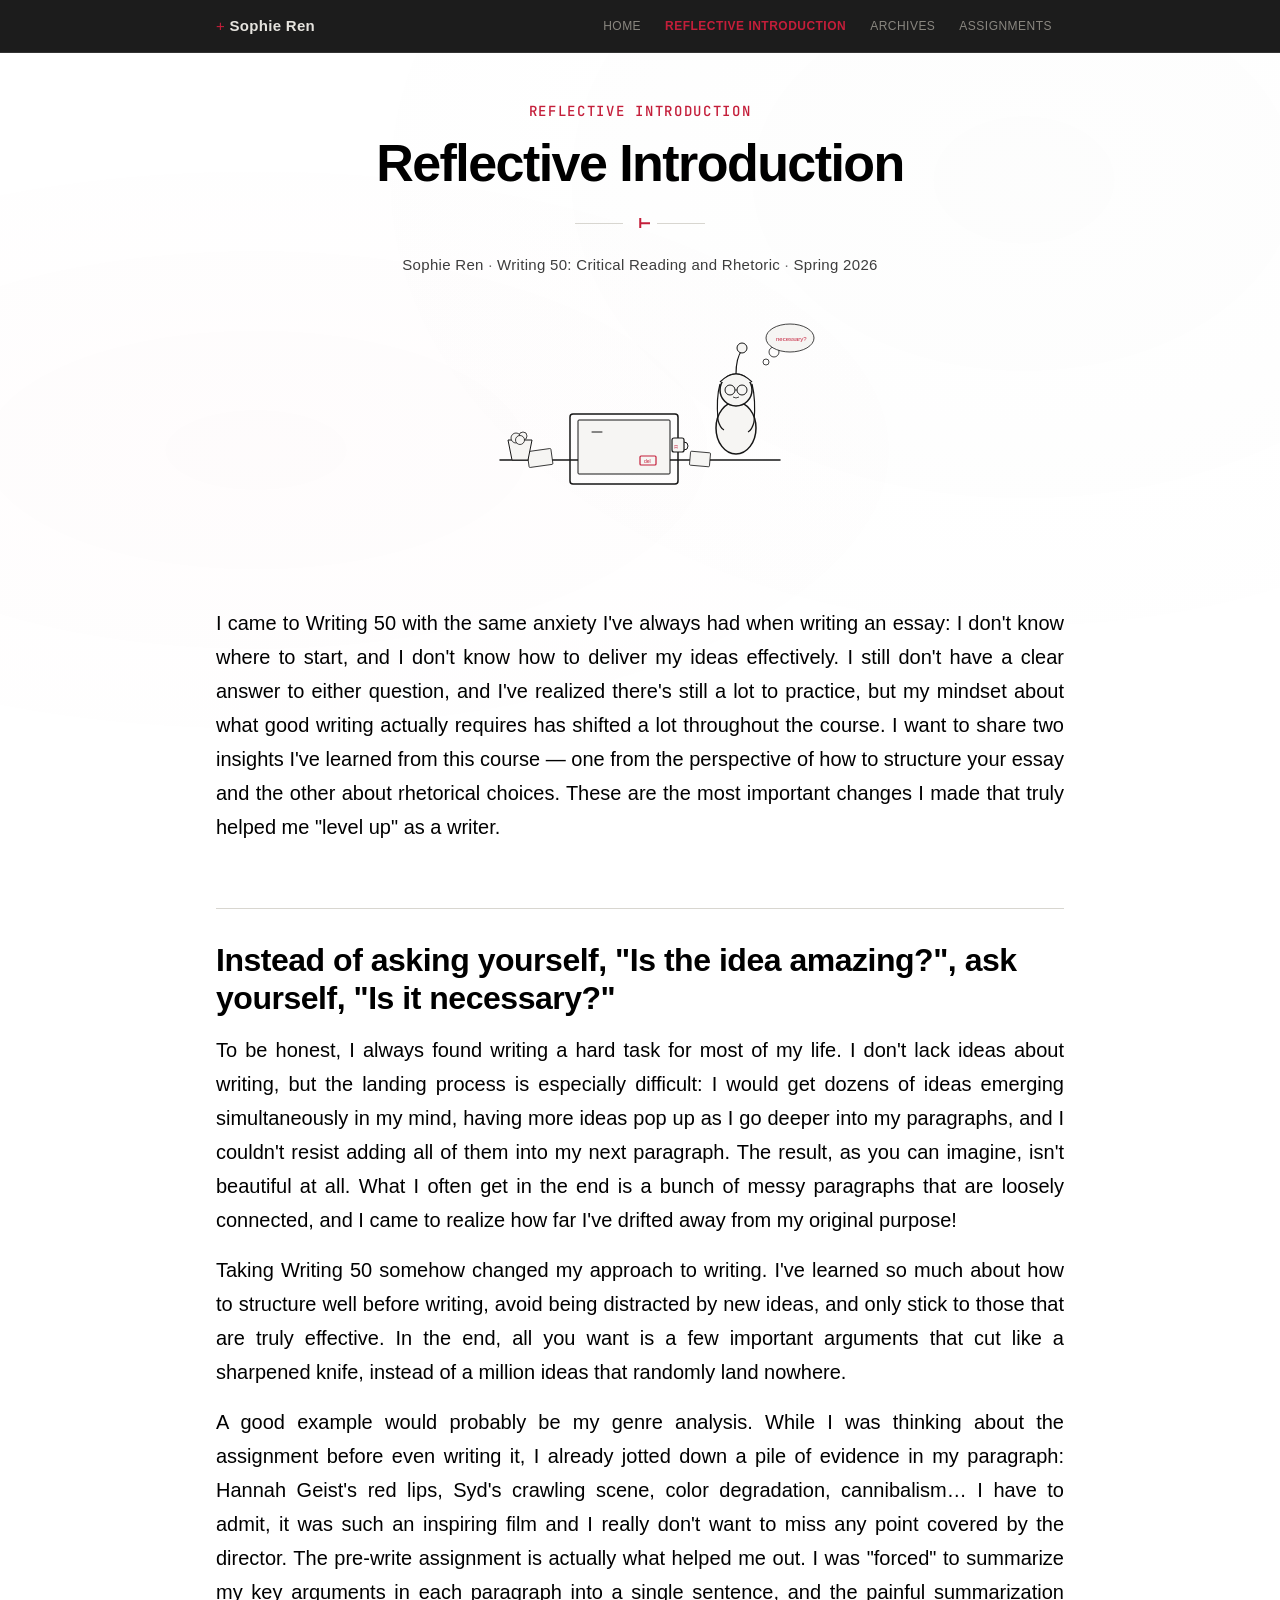
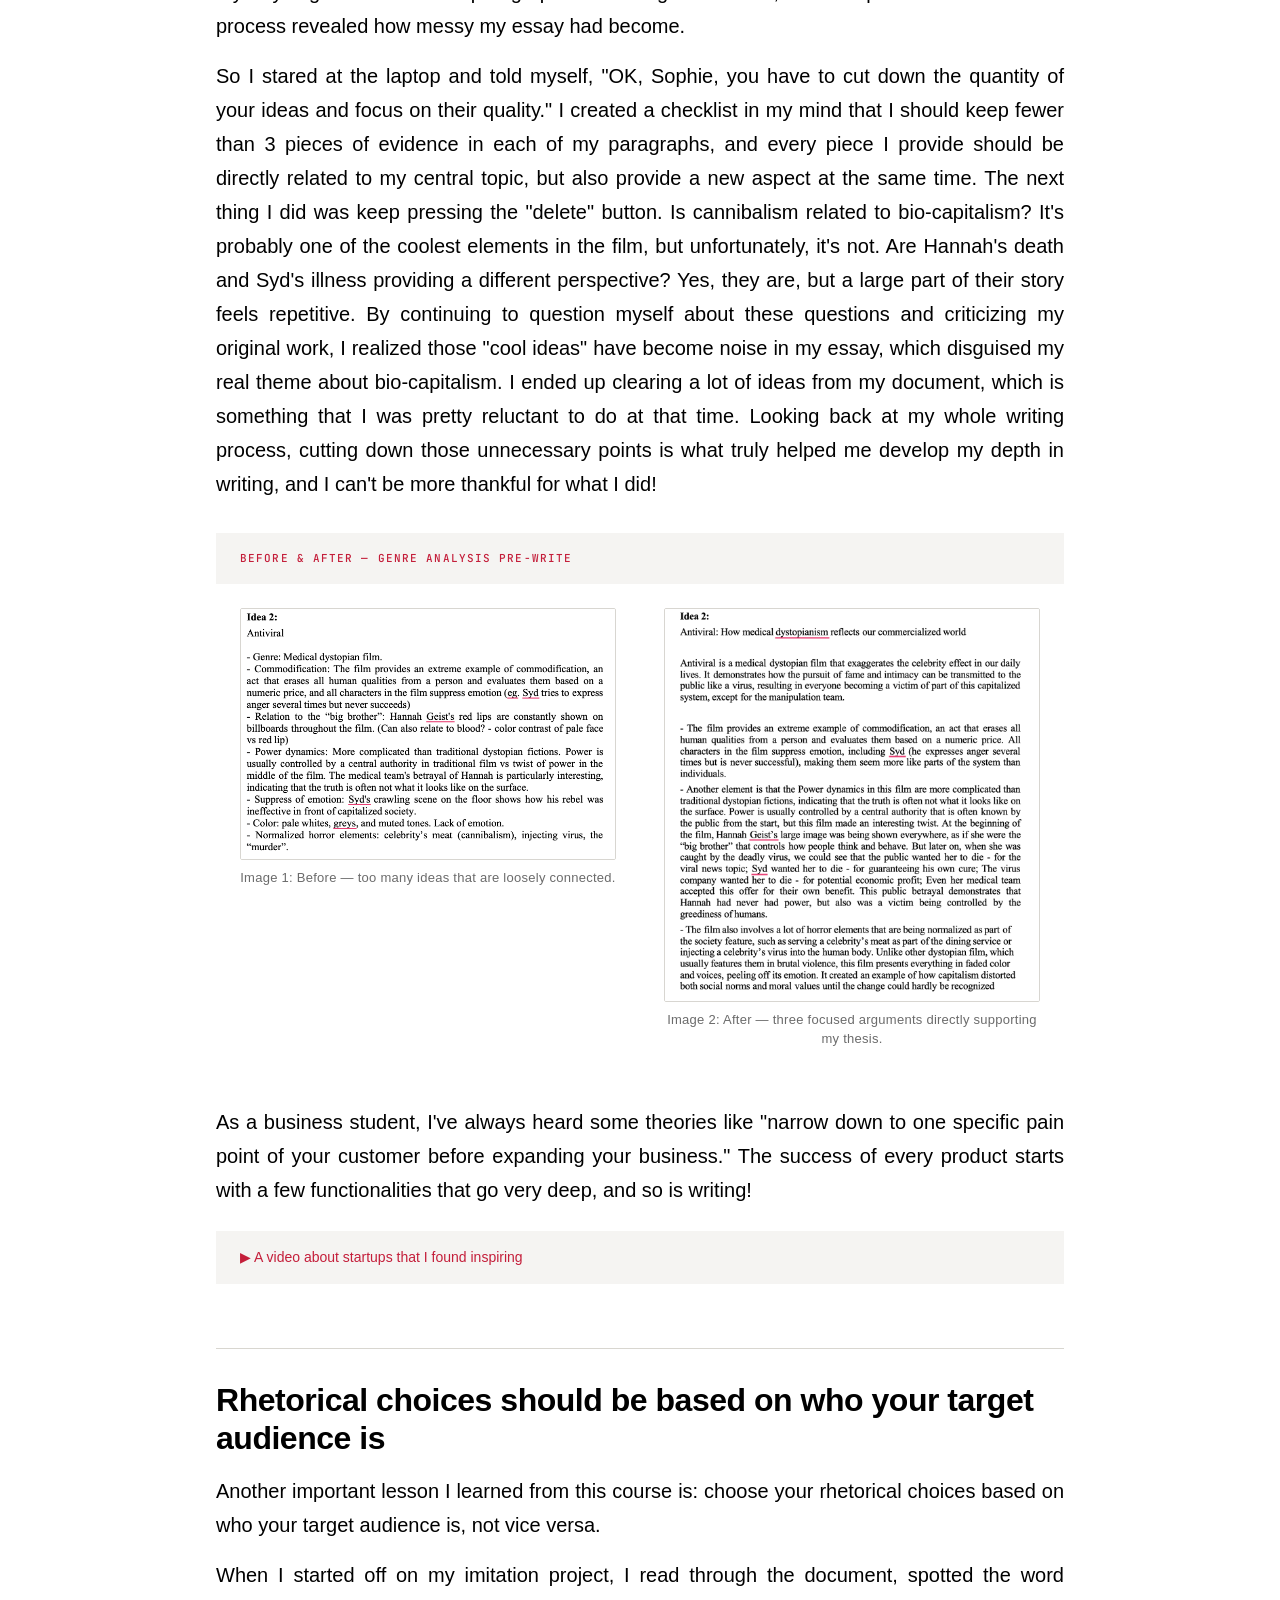
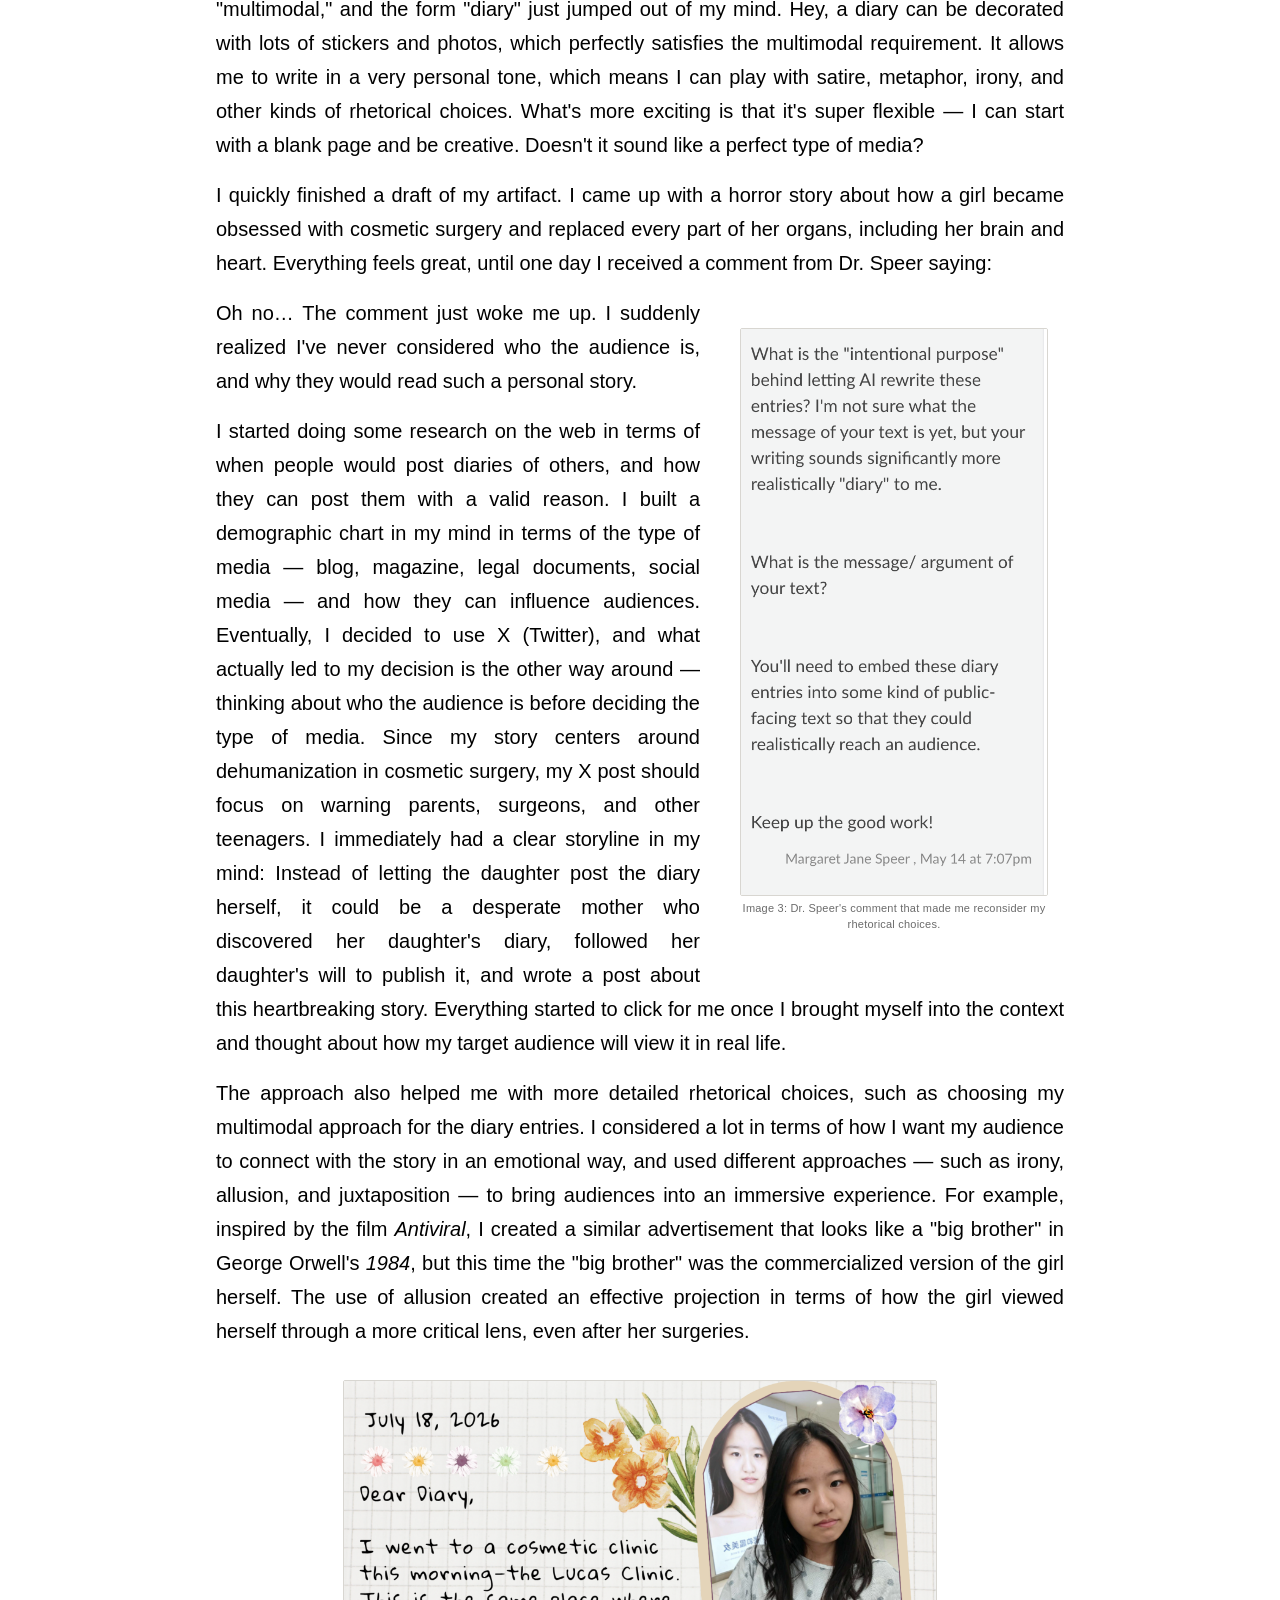
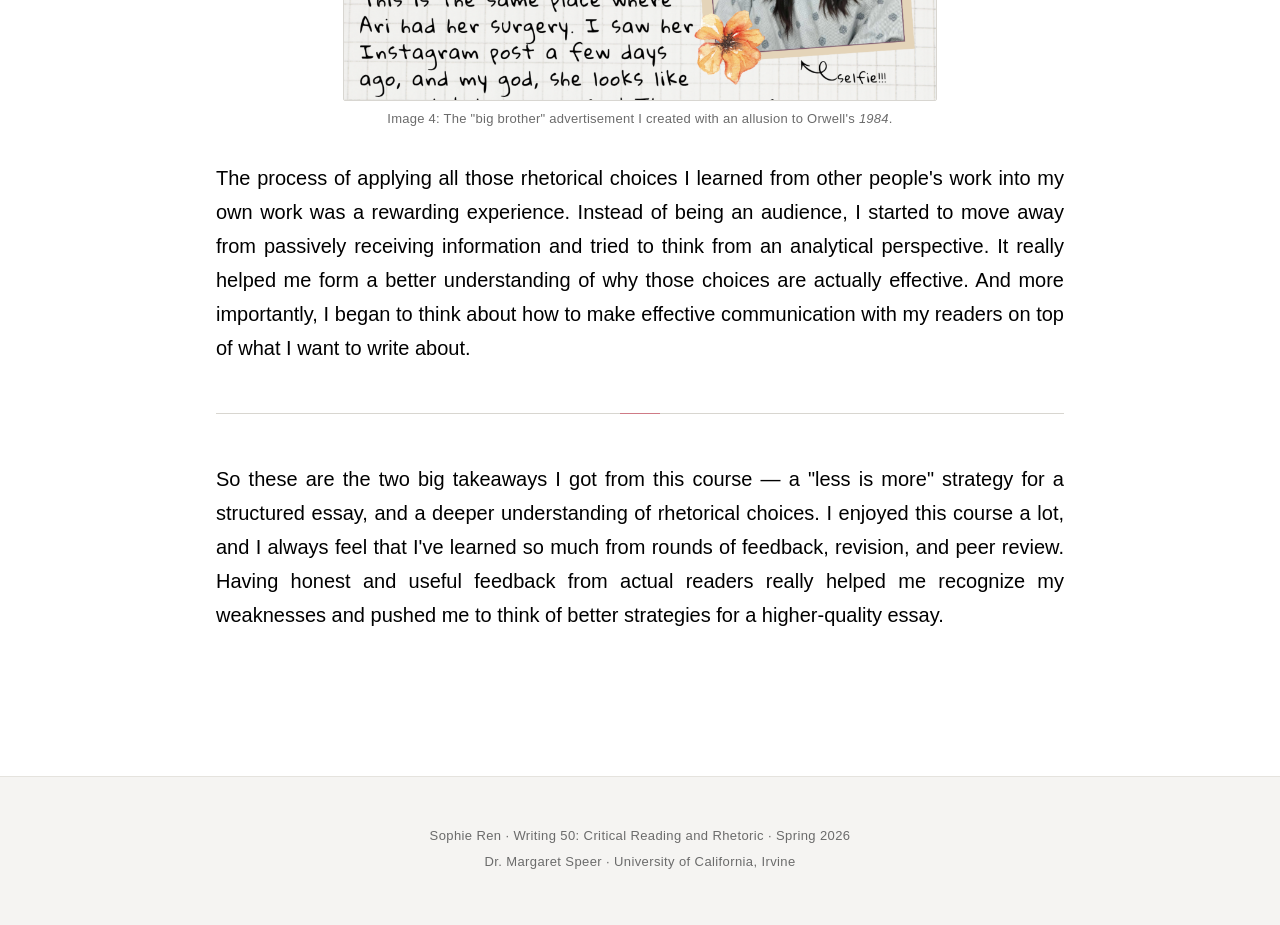
==== reflective-introduction.html @ f9a41681 "Writing 50 ePortfolio: reflective introduction, archives, and assignments Co-Authored-By: Claude Opu" ====
<!DOCTYPE html>
<html lang="en">
<head>
  <meta charset="UTF-8">
  <meta name="viewport" content="width=device-width, initial-scale=1.0">
  <title>Reflective Introduction — Sophie Ren | Writing 50 ePortfolio</title>
  <meta name="description" content="Reflective Introduction — metacognitive analysis of my development as a writer, reader, and rhetor in Writing 50.">
  <link rel="stylesheet" href="css/portfolio.css">
</head>
<body>

<nav class="portfolio-nav">
  <div class="nav-inner">
    <a href="index.html" class="nav-brand">Sophie Ren</a>
    <button class="nav-toggle" aria-label="Toggle navigation">
      <span></span><span></span><span></span>
    </button>
    <ul class="nav-links">
      <li><a href="index.html">Home</a></li>
      <li><a href="reflective-introduction.html" class="active">Reflective Introduction</a></li>
      <li><a href="archives/index.html">Archives</a></li>
      <li><a href="assignments/index.html">Assignments</a></li>
    </ul>
  </div>
</nav>

<div class="page-wrapper">

  <main class="content-container">

    <header class="page-title-area">
      <div class="section-label">REFLECTIVE INTRODUCTION</div>
      <h1>Reflective Introduction</h1>
      <div class="title-divider"><span class="cross"></span></div>
      <div class="page-byline">
        Sophie Ren <span>&middot;</span> Writing 50: Critical Reading and Rhetoric <span>&middot;</span> Spring 2026
      </div>
      <div class="header-illustration" aria-hidden="true">
        <svg viewBox="0 0 400 200" fill="none" xmlns="http://www.w3.org/2000/svg">
          <!-- Desk surface -->
          <line x1="60" y1="150" x2="340" y2="150" stroke="#161616" stroke-width="1.5" stroke-linecap="round"/>

          <!-- Laptop -->
          <rect x="130" y="104" width="108" height="70" rx="3" stroke="#161616" stroke-width="1.5"/>
          <rect x="138" y="110" width="92" height="54" rx="1" fill="#F6F5F3" stroke="#161616" stroke-width="1"/>
          <!-- Screen: delete key highlighted -->
          <rect x="200" y="146" width="16" height="9" rx="1" fill="none" stroke="#C41E3A" stroke-width="1.2"/>
          <text x="204" y="153" font-family="Inter, sans-serif" font-size="5" fill="#C41E3A">del</text>
          <!-- Cursor blink -->
          <line x1="152" y1="122" x2="162" y2="122" stroke="#161616" stroke-width="1" stroke-linecap="round"/>

          <!-- Girl sitting at desk -->
          <!-- Body (slight curve for feminine silhouette) -->
          <ellipse cx="296" cy="118" rx="20" ry="26" fill="#F6F5F3" stroke="#161616" stroke-width="1.5"/>
          <!-- Head -->
          <circle cx="296" cy="80" r="16" fill="#F6F5F3" stroke="#161616" stroke-width="1.5"/>
          <!-- Long hair flowing down -->
          <path d="M280 74 Q276 88 278 110 Q280 118 284 120" stroke="#161616" stroke-width="1.2" fill="none"/>
          <path d="M312 74 Q316 90 314 112 Q312 120 308 122" stroke="#161616" stroke-width="1.2" fill="none"/>
          <!-- Hair top / bangs -->
          <path d="M280 72 Q288 64 296 64 Q304 64 312 72" stroke="#161616" stroke-width="1.2" fill="#F6F5F3"/>
          <!-- Ponytail -->
          <path d="M296 64 Q296 48 302 40" stroke="#161616" stroke-width="1.2" fill="none"/>
          <circle cx="302" cy="38" r="5" fill="#F6F5F3" stroke="#161616" stroke-width="1"/>
          <!-- Glasses -->
          <circle cx="290" cy="80" r="5" fill="none" stroke="#161616" stroke-width="1"/>
          <circle cx="302" cy="80" r="5" fill="none" stroke="#161616" stroke-width="1"/>
          <line x1="295" y1="80" x2="297" y2="80" stroke="#161616" stroke-width="0.8"/>
          <!-- Small smile -->
          <path d="M293 87 Q296 89 299 87" stroke="#161616" stroke-width="0.8" fill="none"/>

          <!-- Thought bubble -->
          <circle cx="326" cy="52" r="3" fill="none" stroke="#161616" stroke-width="0.8"/>
          <circle cx="334" cy="42" r="5" fill="none" stroke="#161616" stroke-width="0.8"/>
          <ellipse cx="350" cy="28" rx="24" ry="14" fill="#F6F5F3" stroke="#161616" stroke-width="0.8"/>
          <text x="336" y="31" font-family="Inter, sans-serif" font-size="6" fill="#C41E3A">necessary?</text>

          <!-- Scattered papers on desk -->
          <rect x="88" y="140" width="24" height="16" rx="1" fill="#F6F5F3" stroke="#161616" stroke-width="0.8" transform="rotate(-8 100 148)"/>
          <rect x="250" y="142" width="20" height="14" rx="1" fill="#F6F5F3" stroke="#161616" stroke-width="0.8" transform="rotate(5 260 149)"/>

          <!-- Coffee cup -->
          <rect x="232" y="128" width="12" height="14" rx="2" fill="#F6F5F3" stroke="#161616" stroke-width="1.2"/>
          <path d="M244 132 Q248 132 248 136 Q248 140 244 140" fill="none" stroke="#161616" stroke-width="1"/>
          <path d="M234 136 Q236 135 238 136" stroke="#C41E3A" stroke-width="0.6"/>
          <path d="M234 138 Q236 137 238 138" stroke="#C41E3A" stroke-width="0.6"/>

          <!-- Wastebasket full of crumpled pages -->
          <path d="M72 150 L68 130 L92 130 L88 150 Z" fill="#F6F5F3" stroke="#161616" stroke-width="1"/>
          <circle cx="76" cy="128" r="5" fill="#F6F5F3" stroke="#161616" stroke-width="0.8"/>
          <circle cx="83" cy="126" r="4" fill="#F6F5F3" stroke="#161616" stroke-width="0.8"/>
          <circle cx="80" cy="130" r="4.5" fill="#F6F5F3" stroke="#161616" stroke-width="0.8"/>
        </svg>
      </div>
    </header>

    <article class="essay-body">

      <p>I came to Writing 50 with the same anxiety I've always had when writing an essay: I don't know where to start, and I don't know how to deliver my ideas effectively. I still don't have a clear answer to either question, and I've realized there's still a lot to practice, but my mindset about what good writing actually requires has shifted a lot throughout the course. I want to share two insights I've learned from this course — one from the perspective of how to structure your essay and the other about rhetorical choices. These are the most important changes I made that truly helped me "level up" as a writer.</p>

      <h2>Instead of asking yourself, "Is the idea amazing?", ask yourself, "Is it necessary?"</h2>

      <p>To be honest, I always found writing a hard task for most of my life. I don't lack ideas about writing, but the landing process is especially difficult: I would get dozens of ideas emerging simultaneously in my mind, having more ideas pop up as I go deeper into my paragraphs, and I couldn't resist adding all of them into my next paragraph. The result, as you can imagine, isn't beautiful at all. What I often get in the end is a bunch of messy paragraphs that are loosely connected, and I came to realize how far I've drifted away from my original purpose!</p>

      <p>Taking Writing 50 somehow changed my approach to writing. I've learned so much about how to structure well before writing, avoid being distracted by new ideas, and only stick to those that are truly effective. In the end, all you want is a few important arguments that cut like a sharpened knife, instead of a million ideas that randomly land nowhere.</p>

      <p>A good example would probably be my genre analysis. While I was thinking about the assignment before even writing it, I already jotted down a pile of evidence in my paragraph: Hannah Geist's red lips, Syd's crawling scene, color degradation, cannibalism… I have to admit, it was such an inspiring film and I really don't want to miss any point covered by the director. The pre-write assignment is actually what helped me out. I was "forced" to summarize my key arguments in each paragraph into a single sentence, and the painful summarization process revealed how messy my essay had become.</p>

      <p>So I stared at the laptop and told myself, "OK, Sophie, you have to cut down the quantity of your ideas and focus on their quality." I created a checklist in my mind that I should keep fewer than 3 pieces of evidence in each of my paragraphs, and every piece I provide should be directly related to my central topic, but also provide a new aspect at the same time. The next thing I did was keep pressing the "delete" button. Is cannibalism related to bio-capitalism? It's probably one of the coolest elements in the film, but unfortunately, it's not. Are Hannah's death and Syd's illness providing a different perspective? Yes, they are, but a large part of their story feels repetitive. By continuing to question myself about these questions and criticizing my original work, I realized those "cool ideas" have become noise in my essay, which disguised my real theme about bio-capitalism. I ended up clearing a lot of ideas from my document, which is something that I was pretty reluctant to do at that time. Looking back at my whole writing process, cutting down those unnecessary points is what truly helped me develop my depth in writing, and I can't be more thankful for what I did!</p>

      <div class="comparison-widget">
        <div class="comparison-widget-header">Before & After — Genre Analysis Pre-Write</div>
        <div class="comparison-widget-body">
          <figure>
            <img src="assets/images/RI before.png" alt="My genre analysis pre-write before cutting — a messy collection of bullet points with too many ideas">
            <figcaption>Image 1: Before — too many ideas that are loosely connected.</figcaption>
          </figure>
          <figure>
            <img src="assets/images/RI after.png" alt="My genre analysis after cutting — three focused bullet points directly tied to bio-capitalism">
            <figcaption>Image 2: After — three focused arguments directly supporting my thesis.</figcaption>
          </figure>
        </div>
      </div>

      <p>As a business student, I've always heard some theories like "narrow down to one specific pain point of your customer before expanding your business." The success of every product starts with a few functionalities that go very deep, and so is writing!</p>

      <aside class="sidenote">
        <a href="https://www.youtube.com/watch?v=0I6pJPoHmoo" target="_blank">&#9654; A video about startups that I found inspiring</a>
      </aside>

      <h2>Rhetorical choices should be based on who your target audience is</h2>

      <p>Another important lesson I learned from this course is: choose your rhetorical choices based on who your target audience is, not vice versa.</p>

      <p>When I started off on my imitation project, I read through the document, spotted the word "multimodal," and the form "diary" just jumped out of my mind. Hey, a diary can be decorated with lots of stickers and photos, which perfectly satisfies the multimodal requirement. It allows me to write in a very personal tone, which means I can play with satire, metaphor, irony, and other kinds of rhetorical choices. What's more exciting is that it's super flexible — I can start with a blank page and be creative. Doesn't it sound like a perfect type of media?</p>

      <p>I quickly finished a draft of my artifact. I came up with a horror story about how a girl became obsessed with cosmetic surgery and replaced every part of her organs, including her brain and heart. Everything feels great, until one day I received a comment from Dr. Speer saying:</p>

      <figure class="side-image">
        <img src="assets/images/Dr.Speer comment.png" alt="Dr. Speer's feedback comment on my draft">
        <figcaption>Image 3: Dr. Speer's comment that made me reconsider my rhetorical choices.</figcaption>
      </figure>

      <p>Oh no… The comment just woke me up. I suddenly realized I've never considered who the audience is, and why they would read such a personal story.</p>

      <p>I started doing some research on the web in terms of when people would post diaries of others, and how they can post them with a valid reason. I built a demographic chart in my mind in terms of the type of media — blog, magazine, legal documents, social media — and how they can influence audiences. Eventually, I decided to use X (Twitter), and what actually led to my decision is the other way around — thinking about who the audience is before deciding the type of media. Since my story centers around dehumanization in cosmetic surgery, my X post should focus on warning parents, surgeons, and other teenagers. I immediately had a clear storyline in my mind: Instead of letting the daughter post the diary herself, it could be a desperate mother who discovered her daughter's diary, followed her daughter's will to publish it, and wrote a post about this heartbreaking story. Everything started to click for me once I brought myself into the context and thought about how my target audience will view it in real life.</p>

      <p>The approach also helped me with more detailed rhetorical choices, such as choosing my multimodal approach for the diary entries. I considered a lot in terms of how I want my audience to connect with the story in an emotional way, and used different approaches — such as irony, allusion, and juxtaposition — to bring audiences into an immersive experience. For example, inspired by the film <em>Antiviral</em>, I created a similar advertisement that looks like a "big brother" in George Orwell's <em>1984</em>, but this time the "big brother" was the commercialized version of the girl herself. The use of allusion created an effective projection in terms of how the girl viewed herself through a more critical lens, even after her surgeries.</p>

      <figure class="figure-small-caption">
        <img src="assets/images/big brother.png" alt="My 'big brother' advertisement — a commercialized version of the girl, inspired by Antiviral and 1984">
        <figcaption>Image 4: The "big brother" advertisement I created with an allusion to Orwell's <em>1984</em>.</figcaption>
      </figure>

      <p>The process of applying all those rhetorical choices I learned from other people's work into my own work was a rewarding experience. Instead of being an audience, I started to move away from passively receiving information and tried to think from an analytical perspective. It really helped me form a better understanding of why those choices are actually effective. And more importantly, I began to think about how to make effective communication with my readers on top of what I want to write about.</p>

      <hr>

      <p>So these are the two big takeaways I got from this course — a "less is more" strategy for a structured essay, and a deeper understanding of rhetorical choices. I enjoyed this course a lot, and I always feel that I've learned so much from rounds of feedback, revision, and peer review. Having honest and useful feedback from actual readers really helped me recognize my weaknesses and pushed me to think of better strategies for a higher-quality essay.</p>

    </article>

  </main>

  <footer class="portfolio-footer">
    <p>Sophie Ren &middot; Writing 50: Critical Reading and Rhetoric &middot; Spring 2026</p>
    <p>Dr. Margaret Speer &middot; University of California, Irvine</p>
  </footer>

</div>

<script src="js/portfolio.js"></script>
</body>
</html>
---- css/portfolio.css ----
/* ==========================================================================
   Writing 50 ePortfolio — Design System
   Theme: Medical Horror
   Inspired by Morandi color theory, clinical aesthetics, and the body horror
   of Antiviral & the Imitation Project.
   Sophie Ren | Dr. Margaret Speer | Spring 2026
   ========================================================================== */

/* ----- Google Fonts ----- */
@import url('https://fonts.googleapis.com/css2?family=JetBrains+Mono:ital,wght@0,400;0,500;1,400&display=swap');

/* ==========================================================================
   Custom Properties — Medical Horror Palette
   ========================================================================== */
:root {
  /* Clean white base */
  --color-bg: #FFFFFF;
  --color-bg-alt: #F5F4F2;

  /* Surgical steel blacks */
  --color-text: #000000;
  --color-text-muted: #3D3D3D;
  --color-text-light: #6B6B6B;

  /* Dark medical equipment */
  --color-primary: #000000;
  --color-primary-hover: #000000;

  /* Desaturated surgical green — Morandi sage */
  --color-secondary: #7D8A7D;
  --color-secondary-hover: #5C6A5C;

  /* Blood red — the only vibrant element. Like Hannah's red lip in Antiviral. */
  --color-accent: #C41E3A;
  --color-accent-hover: #9B0E28;
  --color-accent-glow: rgba(196, 30, 58, 0.12);

  /* Thin clinical borders */
  --color-border: #D8D6D0;
  --color-border-light: #E5E3DE;

  /* Sterile white cards */
  --color-card-bg: #FFFFFF;
  --color-card-shadow: rgba(0, 0, 0, 0.04);

  /* Frosted nav */
  --color-nav-bg: rgba(255, 255, 255, 0.94);

  /* Fonts */
  --font-body: Calibri, 'Carlito', 'Segoe UI', -apple-system, sans-serif;
  --font-heading: Calibri, 'Carlito', 'Segoe UI', -apple-system, sans-serif;
  --font-mono: 'JetBrains Mono', 'SF Mono', 'Fira Code', 'Courier New', monospace;

  /* Layout */
  --max-width: 70%;
  --max-width-wide: 70%;

  /* Spacing */
  --space-xs: 0.25rem;
  --space-sm: 0.5rem;
  --space-md: 1rem;
  --space-lg: 1.5rem;
  --space-xl: 2rem;
  --space-2xl: 3rem;
  --space-3xl: 4rem;

  /* Sharper, more clinical radii */
  --radius-sm: 2px;
  --radius-md: 4px;
  --radius-lg: 8px;

  /* Subtler shadows — clinical lighting */
  --shadow-sm: 0 1px 2px rgba(0, 0, 0, 0.04);
  --shadow-md: 0 2px 8px rgba(0, 0, 0, 0.06);
  --shadow-lg: 0 4px 16px rgba(0, 0, 0, 0.08);

  /* Transitions */
  --transition-fast: 0.15s ease;
  --transition-base: 0.25s ease;
  --transition-slow: 0.5s ease;
}

/* ==========================================================================
   Reset & Base
   ========================================================================== */
*, *::before, *::after {
  box-sizing: border-box;
  margin: 0;
  padding: 0;
}

html {
  scroll-behavior: smooth;
  -webkit-text-size-adjust: 100%;
}

body {
  font-family: var(--font-body);
  font-size: 1.25rem;
  font-weight: 500;
  line-height: 1.7;
  color: var(--color-text);
  background: var(--color-bg);
  min-height: 100vh;
  -webkit-font-smoothing: antialiased;
  -moz-osx-font-smoothing: grayscale;
}

/* Subtle background texture — like faintly aged medical paper */
body::before {
  content: '';
  position: fixed;
  top: 0; left: 0; right: 0; bottom: 0;
  background-image:
    radial-gradient(ellipse at 20% 50%, rgba(196, 30, 58, 0.015) 0%, transparent 50%),
    radial-gradient(ellipse at 80% 20%, rgba(125, 138, 125, 0.015) 0%, transparent 50%);
  pointer-events: none;
  z-index: -1;
}

/* ==========================================================================
   Typography
   ========================================================================== */
h1, h2, h3, h4, h5, h6 {
  font-family: var(--font-heading);
  font-weight: 700;
  line-height: 1.2;
  color: var(--color-primary);
  margin-bottom: var(--space-md);
  letter-spacing: -0.01em;
}

h1 { font-size: 2.75rem; letter-spacing: -0.025em; margin-bottom: var(--space-lg); }
h2 { font-size: 2rem; letter-spacing: -0.015em; margin-top: var(--space-2xl); }
h3 { font-size: 1.5rem; margin-top: var(--space-xl); }
h4 { font-size: 1.25rem; margin-top: var(--space-lg); }

p { margin-bottom: var(--space-md); }

a {
  color: var(--color-accent);
  text-decoration: none;
  transition: color var(--transition-fast), background var(--transition-fast);
}
a:hover {
  color: var(--color-accent-hover);
  text-decoration: underline;
  text-decoration-color: var(--color-accent);
  text-underline-offset: 0.2em;
}

strong, b {
  font-weight: 600;
  color: var(--color-primary);
}

em, i { font-style: italic; }

/* Blockquote — clinical observation note style */
blockquote {
  margin: var(--space-lg) 0;
  padding: var(--space-md) var(--space-lg);
  border-left: 2px solid var(--color-accent);
  background: var(--color-bg-alt);
  border-radius: 0 var(--radius-sm) var(--radius-sm) 0;
  font-style: italic;
  color: var(--color-text-muted);
  font-size: 0.9375rem;
}
blockquote p:last-child { margin-bottom: 0; }

cite {
  display: block;
  font-family: var(--font-heading);
  font-size: 0.8125rem;
  font-style: normal;
  color: var(--color-text-light);
  margin-top: var(--space-sm);
  letter-spacing: 0.02em;
}

/* Lists with medical cross markers */
ul {
  margin: var(--space-md) 0;
  padding-left: 0;
  list-style: none;
}
ul li {
  padding-left: 1.5rem;
  margin-bottom: var(--space-sm);
  position: relative;
}
ul li::before {
  content: '+';
  position: absolute;
  left: 0;
  color: var(--color-accent);
  font-family: var(--font-heading);
  font-weight: 400;
  font-size: 0.875rem;
}

ol {
  margin: var(--space-md) 0;
  padding-left: var(--space-xl);
}
ol li { margin-bottom: var(--space-sm); }

/* EKG-style horizontal rule */
hr {
  border: none;
  height: 1px;
  background: var(--color-border);
  margin: var(--space-2xl) 0;
  position: relative;
}
hr::after {
  content: '';
  position: absolute;
  left: 50%;
  top: 50%;
  transform: translate(-50%, -50%);
  width: 40px;
  height: 1px;
  background: var(--color-accent);
}

code {
  font-family: var(--font-mono);
  font-size: 0.8125em;
  background: var(--color-bg-alt);
  padding: 0.125em 0.375em;
  border-radius: 2px;
  color: var(--color-text-muted);
}

/* ==========================================================================
   Navigation Bar — Dark Surgical Steel
   ========================================================================== */
.portfolio-nav {
  position: fixed;
  top: 0; left: 0; right: 0;
  background: #1C1C1C;
  border-bottom: 1px solid #333;
  z-index: 100;
  font-family: var(--font-heading);
}

.nav-inner {
  max-width: var(--max-width-wide);
  margin: 0 auto;
  display: flex;
  align-items: center;
  justify-content: space-between;
  padding: 0 var(--space-lg);
  height: 3.25rem;
}

.nav-brand {
  font-weight: 700;
  font-size: 0.9375rem;
  color: #E5E3DE;
  text-decoration: none;
  white-space: nowrap;
  letter-spacing: 0.02em;
}
.nav-brand::before {
  content: '+ ';
  color: var(--color-accent);
  font-weight: 400;
}
.nav-brand:hover {
  text-decoration: none;
  color: #FFFFFF;
}

.nav-links {
  display: flex;
  align-items: center;
  gap: 0;
  list-style: none;
  margin: 0;
  padding: 0;
}
.nav-links li { padding: 0; margin: 0; }
.nav-links li::before { display: none; }

.nav-links a {
  display: block;
  padding: 0.375rem 0.75rem;
  font-size: 0.75rem;
  font-weight: 500;
  color: #8A8780;
  text-decoration: none;
  border-radius: var(--radius-sm);
  transition: color var(--transition-fast), background var(--transition-fast);
  white-space: nowrap;
  letter-spacing: 0.04em;
  text-transform: uppercase;
}
.nav-links a:hover {
  color: #E5E3DE;
  background: rgba(255, 255, 255, 0.06);
  text-decoration: none;
}
.nav-links a.active {
  color: var(--color-accent);
  font-weight: 600;
}

/* Hamburger toggle */
.nav-toggle {
  display: none;
  flex-direction: column;
  justify-content: center;
  align-items: center;
  width: 2.5rem;
  height: 2.5rem;
  background: none;
  border: 1px solid #444;
  cursor: pointer;
  padding: 0.5rem;
  gap: 5px;
  border-radius: var(--radius-sm);
  transition: border-color var(--transition-fast);
}
.nav-toggle:hover { border-color: #888; }
.nav-toggle span {
  display: block;
  width: 18px;
  height: 1.5px;
  background: #8A8780;
  border-radius: 1px;
  transition: transform var(--transition-base), opacity var(--transition-base);
}
.nav-toggle.open span:nth-child(1) { transform: translateY(6px) rotate(45deg); background: var(--color-accent); }
.nav-toggle.open span:nth-child(2) { opacity: 0; }
.nav-toggle.open span:nth-child(3) { transform: translateY(-6px) rotate(-45deg); background: var(--color-accent); }

/* ==========================================================================
   Layout
   ========================================================================== */
.page-wrapper { padding-top: 3.25rem; }

.content-container {
  max-width: var(--max-width);
  margin: 0 auto;
  padding: var(--space-2xl) var(--space-lg) var(--space-3xl);
}

.content-container-wide {
  max-width: var(--max-width-wide);
  margin: 0 auto;
  padding: var(--space-2xl) var(--space-lg) var(--space-3xl);
}

/* ==========================================================================
   Landing Page — NYT-Style Feature Hero (Split Panel)
   ========================================================================== */
.hero-feature {
  display: grid;
  grid-template-columns: 1fr 1fr;
  height: 100vh;
  margin: 0;
  padding: 0;
  position: relative;
  overflow: hidden;
}

/* Fade-out at bottom of each panel — subtle blend into page below */
.hero-feature-left::after,
.hero-feature-right::after {
  content: '';
  position: absolute;
  bottom: 0;
  left: 0;
  right: 0;
  height: 80px;
  pointer-events: none;
  z-index: 2;
}
.hero-feature-left::after {
  background: linear-gradient(to bottom, rgba(28,28,28,0) 0%, rgba(28,28,28,0.6) 100%);
}
.hero-feature-right::after {
  background: linear-gradient(to bottom, rgba(245,244,242,0) 0%, rgba(245,244,242,0.6) 100%);
}

/* Scroll-down arrow indicator */
.hero-feature::before {
  content: '';
  position: absolute;
  bottom: 32px;
  left: 50%;
  z-index: 3;
  width: 28px;
  height: 28px;
  border-right: 2px solid var(--color-accent);
  border-bottom: 2px solid var(--color-accent);
  transform: translateX(-50%) rotate(45deg);
  animation: scroll-arrow 2s ease-in-out infinite;
}
@keyframes scroll-arrow {
  0%, 100% { opacity: 0.35; transform: translateX(-50%) rotate(45deg) translateY(0); }
  50% { opacity: 1; transform: translateX(-50%) rotate(45deg) translateY(8px); }
}

/* Left column — dark panel: portrait + identity */
.hero-feature-left {
  background: #1C1C1C;
  display: flex;
  flex-direction: column;
  align-items: center;
  justify-content: center;
  text-align: center;
  padding: var(--space-3xl) var(--space-xl);
  position: relative;
}

.hero-feature-pfp {
  display: block;
  width: 300px;
  height: 300px;
  border-radius: var(--radius-sm);
  object-fit: cover;
  margin-bottom: var(--space-xl);
  filter: grayscale(0.3) brightness(0.95);
  transition: filter var(--transition-slow);
  border: 1px solid rgba(255, 255, 255, 0.12);
}
.hero-feature-pfp:hover {
  filter: grayscale(0) brightness(1);
}

.hero-feature-name {
  font-size: 2.5rem;
  font-weight: 700;
  letter-spacing: -0.02em;
  margin-bottom: var(--space-xs);
  color: #F5F4F2;
  line-height: 1.15;
}

.hero-feature-course {
  font-family: var(--font-heading);
  font-size: 0.8125rem;
  font-weight: 500;
  color: rgba(255, 255, 255, 0.5);
  margin-bottom: 0.15rem;
  letter-spacing: 0.08em;
  text-transform: uppercase;
}

.hero-feature-meta {
  font-family: var(--font-heading);
  font-size: 0.8125rem;
  color: rgba(255, 255, 255, 0.4);
  letter-spacing: 0.04em;
}

/* Right column — intro text on warm paper */
.hero-feature-right {
  background: var(--color-bg-alt);
  display: flex;
  flex-direction: column;
  justify-content: center;
  padding: var(--space-3xl) var(--space-3xl);
  position: relative;
}

.hero-feature-right p {
  font-size: 1.2rem;
  line-height: 1.8;
  color: var(--color-text);
  margin-bottom: var(--space-lg);
  max-width: 560px;
}
.hero-feature-right p:first-child::first-letter {
  float: left;
  font-family: var(--font-heading);
  font-size: 4.5rem;
  font-weight: 700;
  line-height: 0.8;
  color: var(--color-accent);
  padding-right: 0.35rem;
  padding-top: 0.18rem;
}
.hero-feature-right p:last-child {
  margin-bottom: 0;
}

/* ==========================================================================
   Scroll Reveal — fade up into view (NYT style)
   ========================================================================== */
.reveal {
  opacity: 0;
  transform: translateY(48px);
  transition: opacity 0.75s ease-out, transform 0.75s ease-out;
}
.reveal.revealed {
  opacity: 1;
  transform: translateY(0);
}

/* Stagger within a container */
.reveal-stagger > .reveal:nth-child(1) { transition-delay: 0s; }
.reveal-stagger > .reveal:nth-child(2) { transition-delay: 0.12s; }
.reveal-stagger > .reveal:nth-child(3) { transition-delay: 0.24s; }
.reveal-stagger > .reveal:nth-child(4) { transition-delay: 0.36s; }
.reveal-stagger > .reveal:nth-child(5) { transition-delay: 0.48s; }
.reveal-stagger > .reveal:nth-child(6) { transition-delay: 0.60s; }

/* ==========================================================================
   Card Grid (Landing Page) — Clinical Specimen Cards
   ========================================================================== */
.card-grid {
  display: grid;
  grid-template-columns: repeat(3, 1fr);
  gap: 1px;
  margin-top: var(--space-lg);
  background: var(--color-border);
  border: 1px solid var(--color-border);
}

.card {
  background: var(--color-card-bg);
  padding: var(--space-xl) var(--space-lg);
  text-decoration: none;
  color: var(--color-text);
  transition: background var(--transition-base), box-shadow var(--transition-base);
  display: flex;
  flex-direction: column;
  position: relative;
}
.card:hover {
  background: #FFF;
  box-shadow: inset 0 0 0 1px var(--color-accent);
  text-decoration: none;
  color: var(--color-text);
  z-index: 1;
}

.card-number {
  font-family: var(--font-mono);
  font-size: 0.6875rem;
  font-weight: 500;
  text-transform: uppercase;
  letter-spacing: 0.1em;
  color: var(--color-accent);
  margin-bottom: var(--space-sm);
}

.card h3 {
  font-size: 1.125rem;
  margin: 0 0 var(--space-sm) 0;
  color: var(--color-primary);
  font-weight: 600;
}

.card p {
  font-size: 0.875rem;
  color: var(--color-text-muted);
  line-height: 1.6;
  margin: 0;
  flex: 1;
}

.card .card-link-text {
  font-family: var(--font-heading);
  font-size: 0.75rem;
  font-weight: 600;
  color: var(--color-accent);
  margin-top: var(--space-md);
  display: inline-flex;
  align-items: center;
  gap: 0.375rem;
  text-transform: uppercase;
  letter-spacing: 0.06em;
}

.card .card-link-text::after {
  content: '⟶';
  transition: transform var(--transition-fast);
}
.card:hover .card-link-text::after {
  transform: translateX(3px);
}

/* ==========================================================================
   Page Title Area
   ========================================================================== */
.page-title-area {
  text-align: center;
  margin-bottom: var(--space-3xl);
  padding-bottom: var(--space-xl);
}

.page-title-area .section-label {
  font-family: var(--font-mono);
  font-size: 0.875rem;
  font-weight: 500;
  text-transform: uppercase;
  letter-spacing: 0.12em;
  color: var(--color-accent);
  margin-bottom: var(--space-sm);
}

.page-title-area h1 {
  font-size: 3.25rem;
  font-weight: 700;
  letter-spacing: -0.03em;
  margin-bottom: var(--space-sm);
  color: var(--color-primary);
}

.page-title-area .title-divider {
  display: flex;
  align-items: center;
  justify-content: center;
  gap: 0.75rem;
  margin: var(--space-lg) auto;
}

.page-title-area .title-divider::before,
.page-title-area .title-divider::after {
  content: '';
  width: 48px;
  height: 1px;
  background: var(--color-border);
}

.page-title-area .title-divider .cross {
  position: relative;
  width: 10px;
  height: 10px;
}

.page-title-area .title-divider .cross::before,
.page-title-area .title-divider .cross::after {
  content: '';
  position: absolute;
  background: var(--color-accent);
}

.page-title-area .title-divider .cross::before {
  width: 100%;
  height: 1.5px;
  top: 50%;
  transform: translateY(-50%);
}

.page-title-area .title-divider .cross::after {
  width: 1.5px;
  height: 100%;
  left: 50%;
  transform: translateX(-50%);
}

.page-byline {
  font-family: var(--font-heading);
  font-size: 0.9375rem;
  color: var(--color-text-muted);
  letter-spacing: 0.02em;
}

.page-byline span {
  color: var(--color-text-light);
}

.page-title-area .title-tagline {
  font-size: 1rem;
  font-style: italic;
  color: var(--color-text-muted);
  max-width: 460px;
  margin: var(--space-md) auto 0;
  line-height: 1.6;
}

.header-illustration {
  max-width: 400px;
  margin: var(--space-xl) auto 0;
}

.header-illustration svg {
  width: 100%;
  height: auto;
  display: block;
}

/* ==========================================================================
   Essay/Content Styling
   ========================================================================== */
.essay-body h2 {
  font-size: 2rem;
  margin-top: var(--space-3xl);
  padding-top: var(--space-xl);
  border-top: 1px solid var(--color-border);
  font-weight: 700;
}

.essay-body h3 { font-size: 1.125rem; }

.essay-body p {
  text-align: justify;
  hyphens: auto;
}

/* Pull quote — like a medical chart annotation */
.pull-quote {
  float: right;
  width: 240px;
  margin: var(--space-md) 0 var(--space-md) var(--space-lg);
  padding: var(--space-md) var(--space-lg);
  font-family: var(--font-heading);
  font-size: 1rem;
  font-weight: 600;
  line-height: 1.45;
  color: var(--color-accent);
  border-left: 2px solid var(--color-accent);
  background: var(--color-bg-alt);
  border-radius: 0 var(--radius-sm) var(--radius-sm) 0;
  font-style: italic;
}

/* Side image — floats beside text like a pull quote */
.side-image {
  float: right;
  width: 340px;
  margin: var(--space-md) 0 var(--space-md) var(--space-lg);
  padding: var(--space-md);
}

.side-image img {
  width: 100%;
  display: block;
  filter: saturate(0.85);
  transition: filter var(--transition-slow);
}

.side-image img:hover {
  filter: saturate(1);
}

.side-image figcaption {
  margin-top: var(--space-xs);
  font-size: 0.6875rem;
}

/* ==========================================================================
   Figures & Images — Specimen Display
   ========================================================================== */
figure {
  margin: var(--space-xl) 0;
}

figure img {
  width: 100%;
  border-radius: var(--radius-sm);
  border: 1px solid var(--color-border);
  display: block;
  filter: saturate(0.85);
  transition: filter var(--transition-slow);
}
figure img:hover {
  filter: saturate(1);
}

figcaption {
  font-family: var(--font-heading);
  font-size: 0.8125rem;
  color: var(--color-text-light);
  margin-top: var(--space-sm);
  text-align: center;
  line-height: 1.5;
  letter-spacing: 0.02em;
}

.figure-small-caption {
  max-width: 70%;
  margin-left: auto;
  margin-right: auto;
}

.figure-small-caption img {
  width: 100%;
}

/* Sidenote — like a margin note */
.sidenote {
  background: var(--color-bg-alt);
  padding: var(--space-md) var(--space-lg);
  margin: var(--space-lg) 0;
  font-family: var(--font-heading);
  font-size: 0.875rem;
  color: var(--color-text-muted);
  line-height: 1.5;
}

.sidenote a {
  color: var(--color-accent);
  text-decoration: none;
}

.sidenote a:hover {
  text-decoration: underline;
}


/* Side-by-side comparison — before/after specimen slides */
.comparison-widget {
  background: var(--color-card-bg);
  margin: var(--space-xl) 0;
  overflow: hidden;
}

.comparison-widget-header {
  font-family: var(--font-mono);
  font-size: 0.6875rem;
  font-weight: 500;
  text-transform: uppercase;
  letter-spacing: 0.1em;
  color: var(--color-accent);
  padding: var(--space-md) var(--space-lg);
  background: var(--color-bg-alt);
}

.comparison-widget-body {
  display: grid;
  grid-template-columns: 1fr 1fr;
}

.comparison-widget-body figure {
  margin: 0;
  padding: var(--space-lg);
}

.comparison-widget-body figure img {
  width: 100%;
  display: block;
  filter: saturate(0.85);
  transition: filter var(--transition-slow);
}

.comparison-widget-body figure img:hover {
  filter: saturate(1);
}

.comparison-widget-body figcaption {
  margin-top: var(--space-sm);
}

@media (max-width: 768px) {
  .comparison-widget-body {
    grid-template-columns: 1fr;
  }
}

/* ==========================================================================
   Works Cited — Clinical Reference List
   ========================================================================== */
.works-cited {
  margin-top: var(--space-3xl);
  padding-top: var(--space-xl);
  border-top: 1px solid var(--color-border);
}

.works-cited h2 {
  font-size: 1.25rem;
  margin-top: 0;
  margin-bottom: var(--space-lg);
  text-align: center;
  font-weight: 600;
  letter-spacing: 0.04em;
  text-transform: uppercase;
}

.works-cited .citation-entry {
  padding-left: 2rem;
  text-indent: -2rem;
  margin-bottom: var(--space-md);
  font-size: 0.875rem;
  line-height: 1.6;
  color: var(--color-text);
}

/* ==========================================================================
   Callout / Clinical Observation Notes
   ========================================================================== */
.callout {
  background: #F9F7F3;
  border: 1px solid #D8D3C5;
  border-left: 2px solid #A89870;
  border-radius: 0 var(--radius-sm) var(--radius-sm) 0;
  padding: var(--space-lg);
  margin-bottom: var(--space-xl);
  font-family: var(--font-heading);
  font-size: 0.875rem;
  color: #5C5540;
  line-height: 1.6;
}
.callout strong { color: #4A4028; }
.callout ol, .callout ul { margin: var(--space-sm) 0 0 0; padding-left: var(--space-lg); }
.callout li { margin-bottom: var(--space-xs); }
.callout a { color: var(--color-accent); }

/* ==========================================================================
   Archive-Specific Styles — Specimen Collection
   ========================================================================== */
.archive-topic-grid {
  display: grid;
  grid-template-columns: repeat(2, 1fr);
  gap: 1px;
  margin-top: var(--space-xl);
  background: var(--color-border);
  border: 1px solid var(--color-border);
}

.archive-topic-card {
  background: var(--color-card-bg);
  padding: var(--space-xl);
  transition: background var(--transition-base);
}
.archive-topic-card:hover { background: #FFF; }

.archive-topic-card h3 {
  margin: 0 0 var(--space-sm) 0;
  font-size: 1.0625rem;
  font-weight: 600;
}

.archive-topic-card p {
  font-size: 0.875rem;
  color: var(--color-text-muted);
  margin: 0 0 var(--space-md) 0;
}

.archive-topic-card .topic-status {
  display: inline-block;
  font-family: var(--font-mono);
  font-size: 0.6875rem;
  font-weight: 500;
  text-transform: uppercase;
  letter-spacing: 0.08em;
  padding: 0.25rem 0.5rem;
  border-radius: 2px;
  background: var(--color-bg-alt);
  color: var(--color-text-muted);
  border: 1px solid var(--color-border);
}

/* Artifact entry — specimen slide */
.artifact {
  margin-bottom: var(--space-2xl);
  padding-bottom: var(--space-xl);
  border-bottom: 1px solid var(--color-border-light);
}
.artifact:last-child { border-bottom: none; }

.artifact h3 {
  font-size: 1.125rem;
  margin-top: 0;
  margin-bottom: var(--space-sm);
  color: var(--color-primary);
}

.artifact-display {
  background: var(--color-bg-alt);
  border: 1px solid var(--color-border);
  border-radius: var(--radius-sm);
  padding: var(--space-lg);
  margin: var(--space-md) 0;
  overflow-x: auto;
}
.artifact-display img {
  max-width: 100%;
  border-radius: 2px;
  display: block;
  filter: saturate(0.85);
}
.artifact-display pre {
  font-family: var(--font-body);
  font-size: 0.875rem;
  line-height: 1.7;
  white-space: pre-wrap;
  color: var(--color-text);
}

.artifact-display-caption {
  font-size: 0.8125rem;
  color: var(--color-text-muted);
  line-height: 1.5;
  margin-top: var(--space-sm);
}

.artifact-caption {
  font-size: 1.125rem;
  color: var(--color-text-muted);
  line-height: 1.7;
  margin-top: var(--space-sm);
}

.artifact-label {
  font-family: var(--font-mono);
  font-size: 0.6875rem;
  font-weight: 500;
  text-transform: uppercase;
  letter-spacing: 0.1em;
  color: var(--color-accent);
  margin-bottom: var(--space-xs);
}

/* ==========================================================================
   Template Placeholder — Sterile Note
   ========================================================================== */
.template-placeholder {
  background: #FBFAF6;
  border: 1px dashed #C8C4B8;
  border-radius: var(--radius-sm);
  padding: var(--space-lg);
  margin-bottom: var(--space-lg);
  font-family: var(--font-heading);
  font-size: 0.8125rem;
  color: #8A8060;
  text-align: center;
  letter-spacing: 0.02em;
}

/* ==========================================================================
   Footer
   ========================================================================== */
.portfolio-footer {
  text-align: center;
  padding: var(--space-2xl) var(--space-lg);
  border-top: 1px solid var(--color-border-light);
  font-family: var(--font-heading);
  font-size: 0.8125rem;
  color: var(--color-text-light);
  margin-top: var(--space-3xl);
  letter-spacing: 0.03em;
  background: var(--color-bg-alt);
}
.portfolio-footer p { margin-bottom: var(--space-xs); }

/* ==========================================================================
   Responsive — Tablet (≤1024px)
   ========================================================================== */
@media (max-width: 1024px) {
  .card-grid,
  .archive-topic-grid {
    grid-template-columns: 1fr;
  }

  .pull-quote {
    float: none;
    width: 100%;
    margin: var(--space-lg) 0;
  }

  .nav-links a {
    font-size: 0.6875rem;
    padding: 0.375rem 0.5rem;
  }
}

/* ==========================================================================
   Responsive — Mobile (≤768px)
   ========================================================================== */
@media (max-width: 768px) {
  :root { --max-width: 100%; }

  body { font-size: 1rem; }
  h1 { font-size: 1.75rem; }
  h2 { font-size: 1.375rem; }
  h3 { font-size: 1.125rem; }

  .hero-feature {
    grid-template-columns: 1fr;
    height: auto;
    min-height: 100vh;
  }
  .hero-feature-left {
    padding: var(--space-2xl) var(--space-lg);
  }
  .hero-feature-right {
    padding: var(--space-2xl) var(--space-lg);
  }
  .hero-feature-pfp {
    width: 200px;
    height: 200px;
  }
  .hero-feature-name { font-size: 2rem; }
  .hero-feature-right p {
    font-size: 1.05rem;
    max-width: 100%;
  }

  .nav-toggle { display: flex; }

  .nav-links {
    position: fixed;
    top: 3.25rem; left: 0; right: 0; bottom: 0;
    background: #1A1A1A;
    flex-direction: column;
    align-items: stretch;
    padding: var(--space-md);
    gap: 0;
    transform: translateX(100%);
    transition: transform var(--transition-base);
    overflow-y: auto;
    z-index: 99;
  }
  .nav-links.open { transform: translateX(0); }
  .nav-links a {
    padding: var(--space-md);
    font-size: 0.875rem;
    border-radius: var(--radius-sm);
    border-bottom: 1px solid #333;
  }

  .content-container,
  .content-container-wide {
    padding: var(--space-lg) var(--space-md) var(--space-2xl);
  }

  .essay-body p {
    text-align: left;
    hyphens: none;
  }

  .hero-pfp { width: 110px; height: 110px; }
  .hero .hero-tagline { max-width: 100%; font-size: 1rem; }
  .card { padding: var(--space-lg); }
  .page-title-area h1 { font-size: 1.625rem; }
}

/* ==========================================================================
   Responsive — Small Mobile (≤480px)
   ========================================================================== */
@media (max-width: 480px) {
  .hero-feature-left {
    padding: var(--space-xl) var(--space-md);
  }
  .hero-feature-right {
    padding: var(--space-xl) var(--space-md);
  }
  .hero-feature-pfp {
    width: 160px;
    height: 160px;
  }
  .hero-feature-name { font-size: 1.625rem; }
  .hero-feature-course { font-size: 0.75rem; }
  .hero-feature-right p { font-size: 1rem; }

  .content-container,
  .content-container-wide {
    padding: var(--space-lg) var(--space-sm) var(--space-xl);
  }

  .card h3 { font-size: 1rem; }
}

/* ==========================================================================
   Print Styles
   ========================================================================== */
@media print {
  :root {
    --color-bg: #fff;
    --color-text: #000;
    --color-primary: #000;
    --color-accent: #000;
    --color-text-muted: #333;
    --color-border: #999;
  }

  .portfolio-nav,
  .nav-toggle,
  .portfolio-footer,
  .callout,
  body::before { display: none; }

  .page-wrapper { padding-top: 0; }
  body { font-size: 11pt; line-height: 1.6; }
  h1 { font-size: 18pt; }
  h2 { font-size: 14pt; }
  h3 { font-size: 12pt; }
  a { color: #000; text-decoration: underline; }
  .card-grid, .archive-topic-grid { grid-template-columns: 1fr; gap: 0; background: none; border: none; }
  .card, .archive-topic-card { border: 1px solid #ccc; margin-bottom: 0.5em; }
  .pull-quote { float: none; width: 100%; margin: 1em 0; border-left: 1px solid #000; }
  .page-title-area { border-bottom: 1px solid #000; }
  .works-cited { page-break-before: always; }
  figure img { filter: none; }
  .artifact-display img { filter: none; }

  @page { margin: 1in; }
}
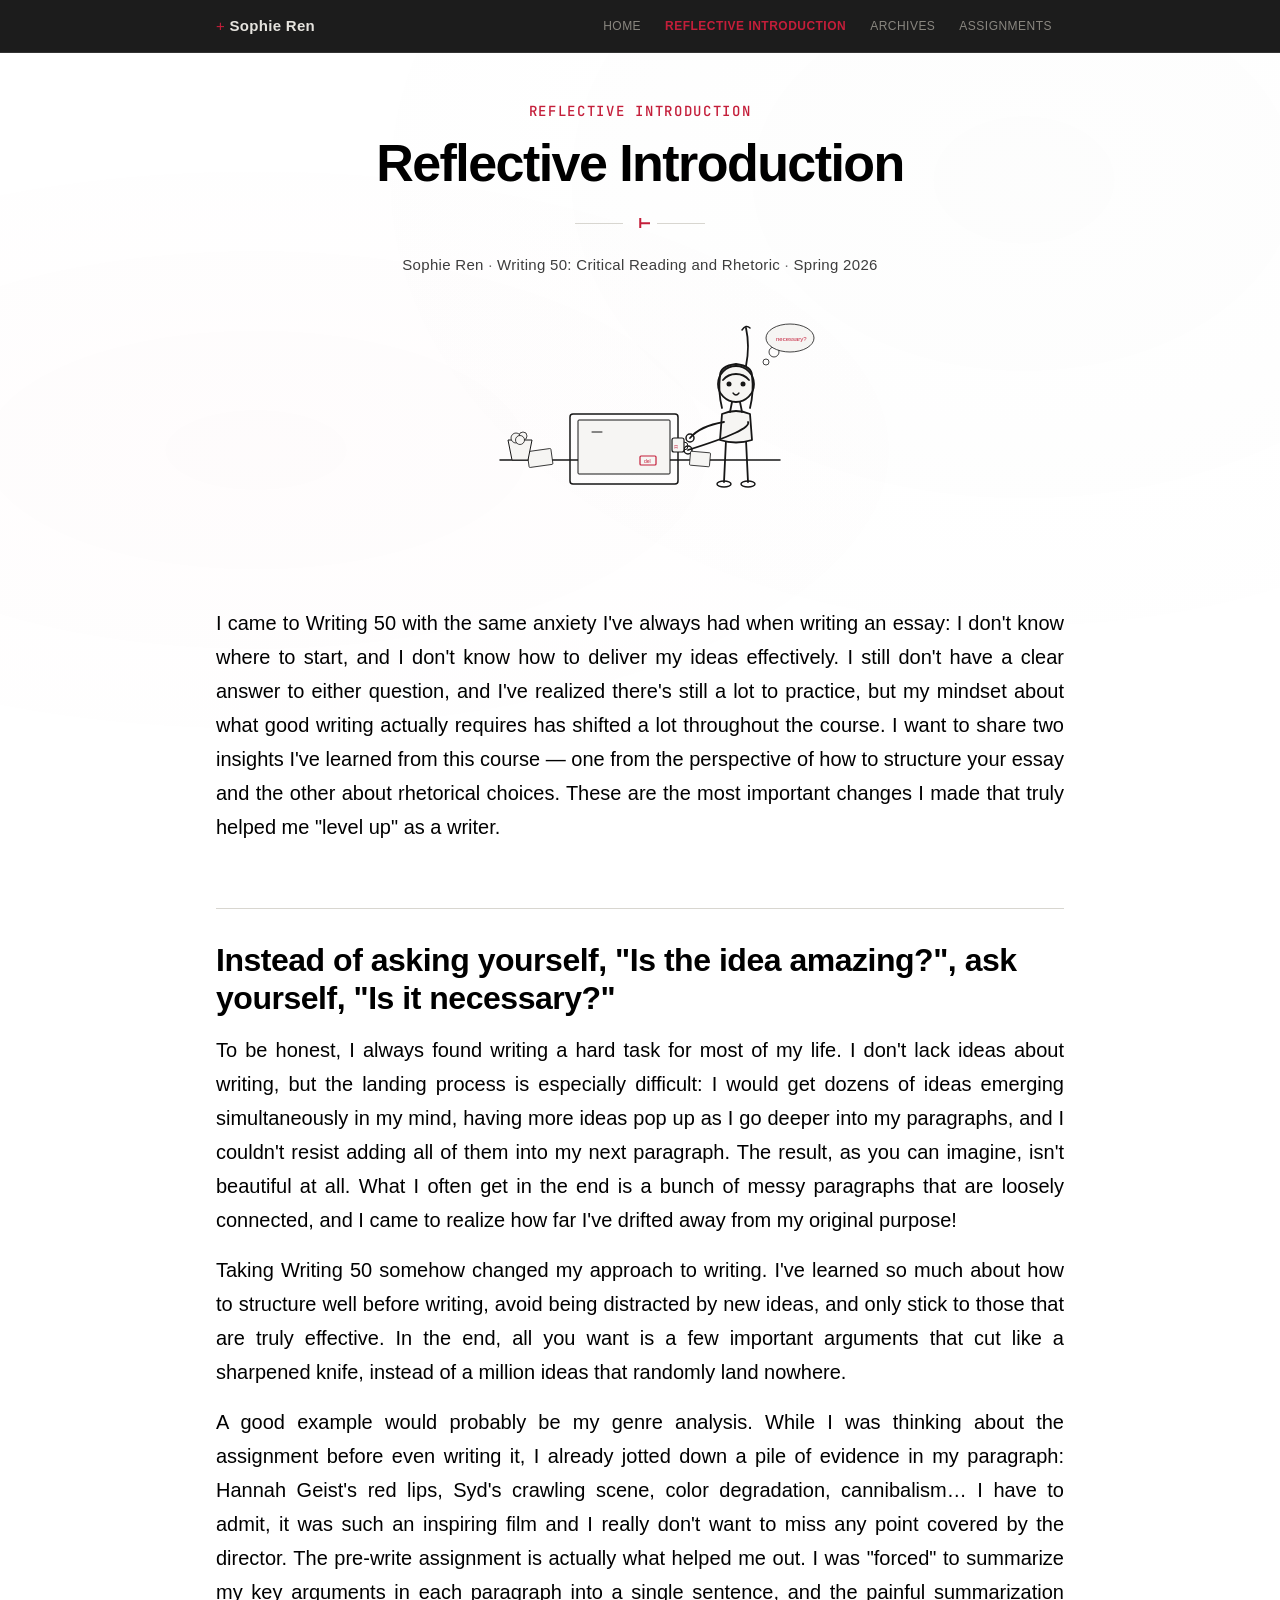
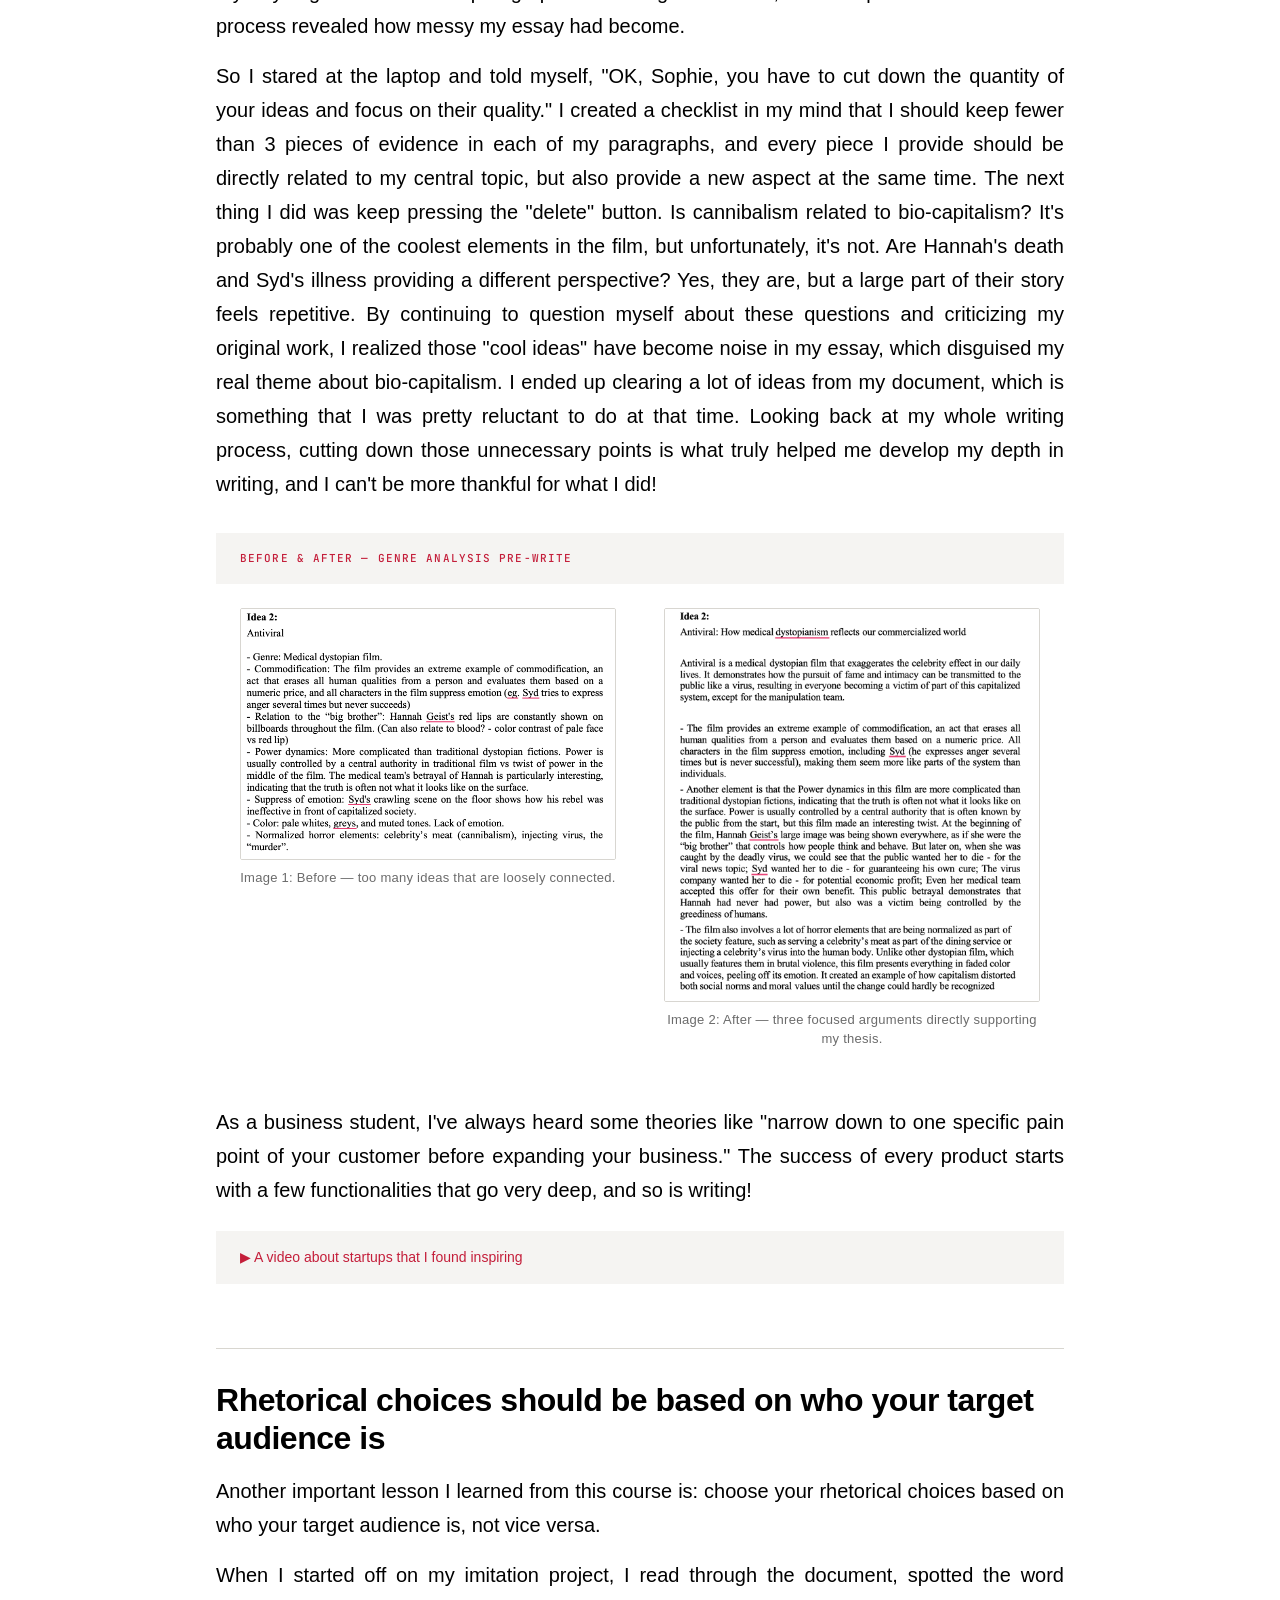
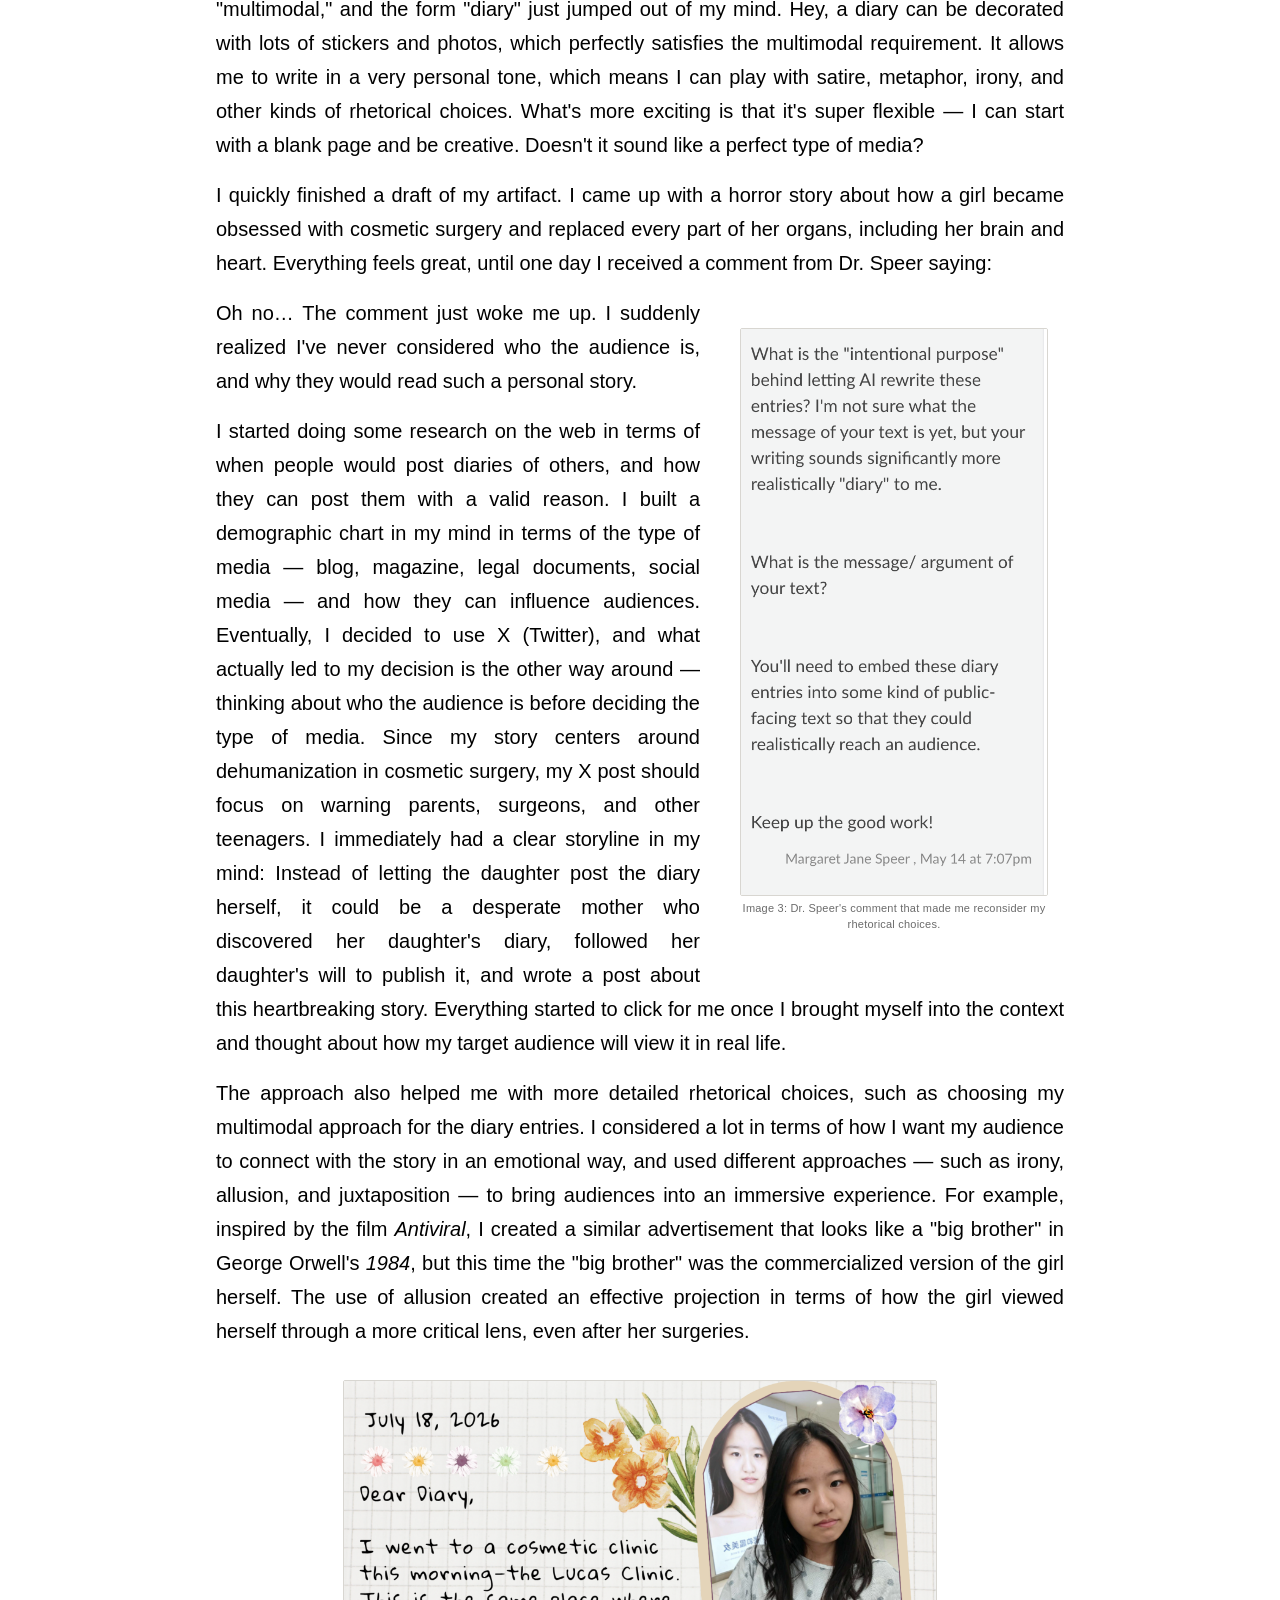
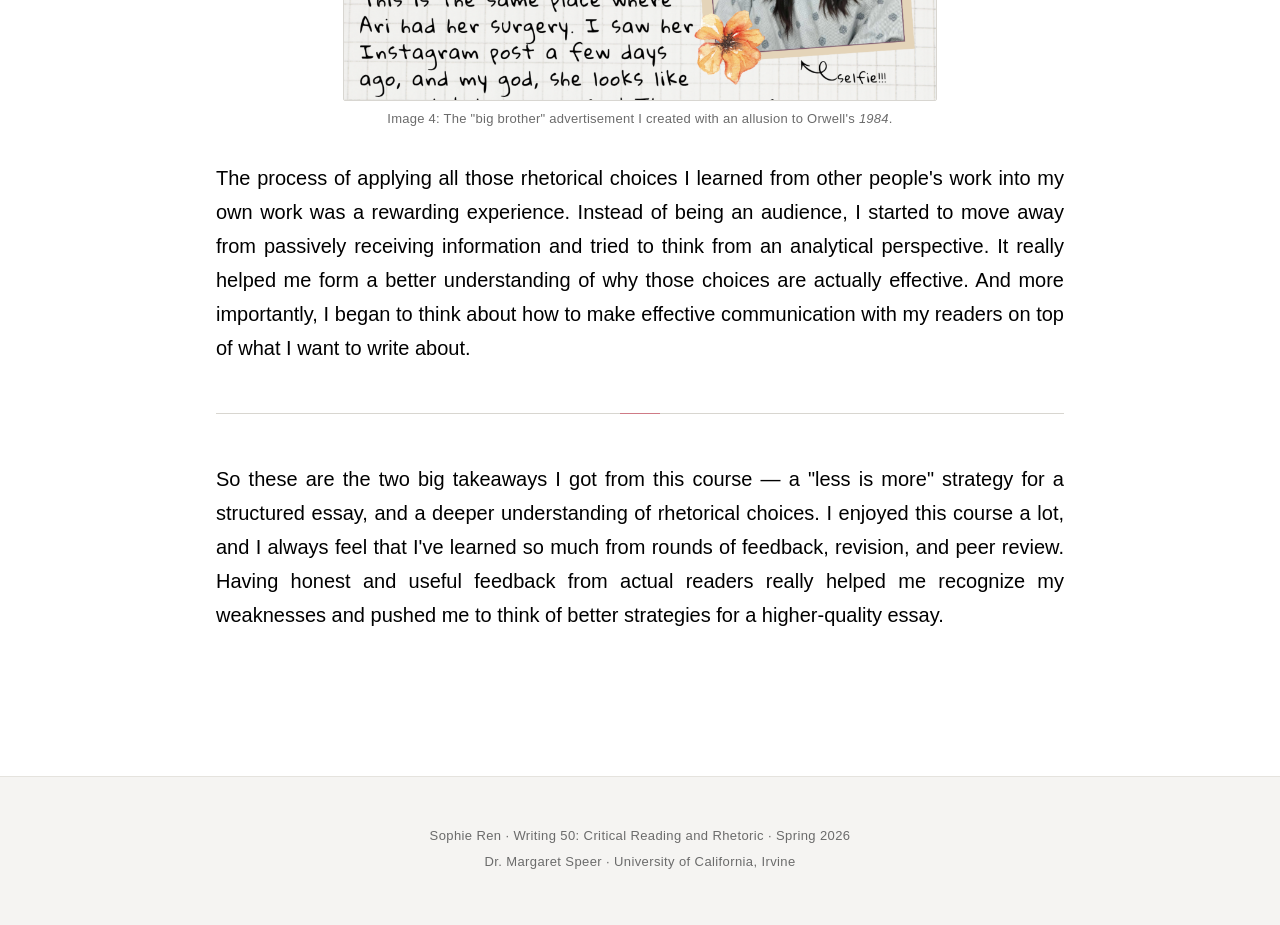
==== commit 7595f048: "UI refinements: dropdown nav, illustration updates, and content edits - Add hover dropdown menus for" ====
--- a/reflective-introduction.html
+++ b/reflective-introduction.html
@@ -49,25 +49,41 @@
           <!-- Cursor blink -->
           <line x1="152" y1="122" x2="162" y2="122" stroke="#161616" stroke-width="1" stroke-linecap="round"/>
 
-          <!-- Girl sitting at desk -->
-          <!-- Body (slight curve for feminine silhouette) -->
-          <ellipse cx="296" cy="118" rx="20" ry="26" fill="#F6F5F3" stroke="#161616" stroke-width="1.5"/>
-          <!-- Head -->
-          <circle cx="296" cy="80" r="16" fill="#F6F5F3" stroke="#161616" stroke-width="1.5"/>
-          <!-- Long hair flowing down -->
-          <path d="M280 74 Q276 88 278 110 Q280 118 284 120" stroke="#161616" stroke-width="1.2" fill="none"/>
-          <path d="M312 74 Q316 90 314 112 Q312 120 308 122" stroke="#161616" stroke-width="1.2" fill="none"/>
-          <!-- Hair top / bangs -->
-          <path d="M280 72 Q288 64 296 64 Q304 64 312 72" stroke="#161616" stroke-width="1.2" fill="#F6F5F3"/>
+          <!-- Girl sitting at desk — Diary of a Wimpy Kid style -->
+          <!-- Legs (below desk) -->
+          <line x1="286" y1="130" x2="284" y2="172" stroke="#161616" stroke-width="1.8" stroke-linecap="round"/>
+          <line x1="306" y1="130" x2="308" y2="172" stroke="#161616" stroke-width="1.8" stroke-linecap="round"/>
+          <!-- Simple feet -->
+          <ellipse cx="284" cy="174" rx="7" ry="3" fill="none" stroke="#161616" stroke-width="1.5"/>
+          <ellipse cx="308" cy="174" rx="7" ry="3" fill="none" stroke="#161616" stroke-width="1.5"/>
+          <!-- Body (simple curved shape) -->
+          <path d="M282 104 Q296 98 310 104 L312 130 Q296 135 280 130 Z" fill="#F6F5F3" stroke="#161616" stroke-width="1.8" stroke-linejoin="round"/>
+          <!-- Neck -->
+          <line x1="292" y1="92" x2="290" y2="102" stroke="#161616" stroke-width="1.8" stroke-linecap="round"/>
+          <line x1="300" y1="92" x2="302" y2="102" stroke="#161616" stroke-width="1.8" stroke-linecap="round"/>
+          <!-- Arms (extending to laptop) -->
+          <path d="M284 112 Q260 116 250 128" fill="none" stroke="#161616" stroke-width="1.8" stroke-linecap="round"/>
+          <path d="M308 112 Q312 120 248 140" fill="none" stroke="#161616" stroke-width="1.8" stroke-linecap="round"/>
+          <!-- Simple hands (small circles on keyboard) -->
+          <circle cx="250" cy="128" r="4" fill="none" stroke="#161616" stroke-width="1.5"/>
+          <circle cx="248" cy="140" r="4" fill="none" stroke="#161616" stroke-width="1.5"/>
+          <!-- Head (big round head) -->
+          <circle cx="296" cy="74" r="18" fill="#F6F5F3" stroke="#161616" stroke-width="1.8"/>
+          <!-- Hair: simple strokes, Wimpy Kid style — top curve -->
+          <path d="M280 66 Q280 56 296 54 Q312 56 312 66" fill="none" stroke="#161616" stroke-width="2" stroke-linecap="round"/>
+          <!-- Bangs -->
+          <path d="M283 70 Q288 64 296 64 Q304 64 309 70" fill="none" stroke="#161616" stroke-width="1.8" stroke-linecap="round"/>
+          <!-- Side strands -->
+          <path d="M280 66 Q278 82 282 98" fill="none" stroke="#161616" stroke-width="1.8" stroke-linecap="round"/>
+          <path d="M312 66 Q314 82 310 98" fill="none" stroke="#161616" stroke-width="1.8" stroke-linecap="round"/>
           <!-- Ponytail -->
-          <path d="M296 64 Q296 48 302 40" stroke="#161616" stroke-width="1.2" fill="none"/>
-          <circle cx="302" cy="38" r="5" fill="#F6F5F3" stroke="#161616" stroke-width="1"/>
-          <!-- Glasses -->
-          <circle cx="290" cy="80" r="5" fill="none" stroke="#161616" stroke-width="1"/>
-          <circle cx="302" cy="80" r="5" fill="none" stroke="#161616" stroke-width="1"/>
-          <line x1="295" y1="80" x2="297" y2="80" stroke="#161616" stroke-width="0.8"/>
-          <!-- Small smile -->
-          <path d="M293 87 Q296 89 299 87" stroke="#161616" stroke-width="0.8" fill="none"/>
+          <path d="M306 56 Q310 36 306 18" fill="none" stroke="#161616" stroke-width="1.8" stroke-linecap="round"/>
+          <path d="M302 20 Q306 14 310 18" fill="none" stroke="#161616" stroke-width="1.5" stroke-linecap="round"/>
+          <!-- Dot eyes -->
+          <circle cx="289" cy="74" r="2.5" fill="#161616"/>
+          <circle cx="303" cy="74" r="2.5" fill="#161616"/>
+          <!-- Simple smile -->
+          <path d="M293 83 Q296 87 299 83" fill="none" stroke="#161616" stroke-width="1.3" stroke-linecap="round"/>
 
           <!-- Thought bubble -->
           <circle cx="326" cy="52" r="3" fill="none" stroke="#161616" stroke-width="0.8"/>
--- a/css/portfolio.css
+++ b/css/portfolio.css
@@ -337,6 +337,52 @@
 .nav-toggle.open span:nth-child(2) { opacity: 0; }
 .nav-toggle.open span:nth-child(3) { transform: translateY(-6px) rotate(-45deg); background: var(--color-accent); }
 
+/* ---- Dropdown / popout menus ---- */
+.nav-dropdown {
+  position: relative;
+}
+
+.nav-dropdown > a {
+  cursor: default;
+}
+
+.nav-dropdown-content {
+  display: none;
+  position: absolute;
+  top: 100%;
+  left: 0;
+  background: #1C1C1C;
+  border: 1px solid #333;
+  border-radius: var(--radius-sm);
+  min-width: 200px;
+  padding: var(--space-xs) 0;
+  z-index: 200;
+  flex-direction: column;
+  box-shadow: 0 8px 24px rgba(0,0,0,0.4);
+}
+
+.nav-dropdown:hover .nav-dropdown-content {
+  display: flex;
+}
+
+.nav-dropdown-content a {
+  padding: 0.5rem 1rem;
+  font-size: 0.6875rem;
+  font-weight: 500;
+  color: #8A8780;
+  text-decoration: none;
+  letter-spacing: 0.04em;
+  text-transform: none;
+  white-space: nowrap;
+  transition: color var(--transition-fast), background var(--transition-fast);
+}
+
+.nav-dropdown-content a:hover {
+  color: #E5E3DE;
+  background: rgba(255,255,255,0.06);
+  text-decoration: none;
+}
+
 /* ==========================================================================
    Layout
    ========================================================================== */
@@ -475,15 +521,13 @@
   margin-bottom: var(--space-lg);
   max-width: 560px;
 }
-.hero-feature-right p:first-child::first-letter {
-  float: left;
+.hero-dropcap {
   font-family: var(--font-heading);
   font-size: 4.5rem;
   font-weight: 700;
   line-height: 0.8;
   color: var(--color-accent);
   padding-right: 0.35rem;
-  padding-top: 0.18rem;
 }
 .hero-feature-right p:last-child {
   margin-bottom: 0;
@@ -1115,6 +1159,26 @@
     font-size: 0.875rem;
     border-radius: var(--radius-sm);
     border-bottom: 1px solid #333;
+  }
+
+  /* Dropdown on mobile — always visible when nav is open */
+  .nav-dropdown-content {
+    position: static;
+    display: none;
+    background: transparent;
+    border: none;
+    box-shadow: none;
+    padding: 0;
+    min-width: 0;
+  }
+  .nav-links.open .nav-dropdown-content,
+  .nav-dropdown.open > .nav-dropdown-content {
+    display: flex;
+  }
+  .nav-dropdown-content a {
+    padding-left: 2rem;
+    font-size: 0.8125rem;
+    border-bottom: 1px solid #2A2A2A;
   }
 
   .content-container,
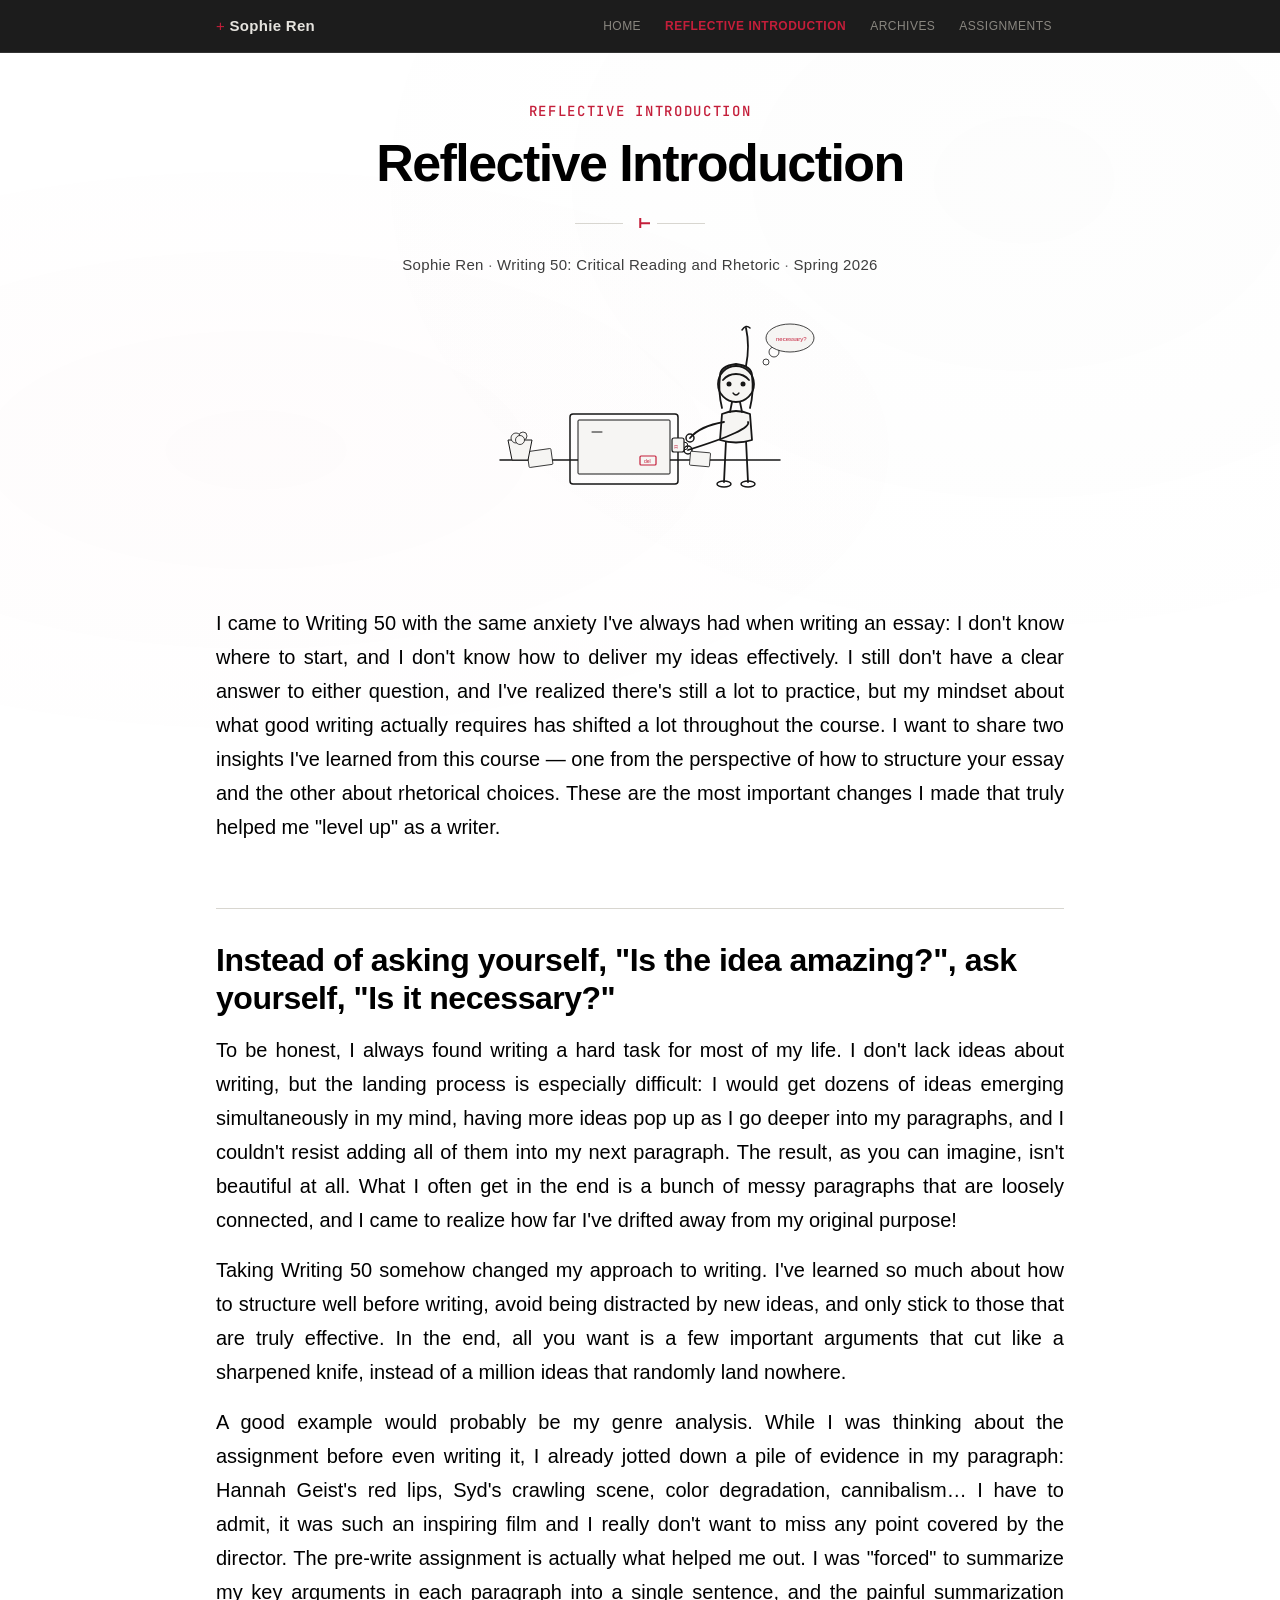
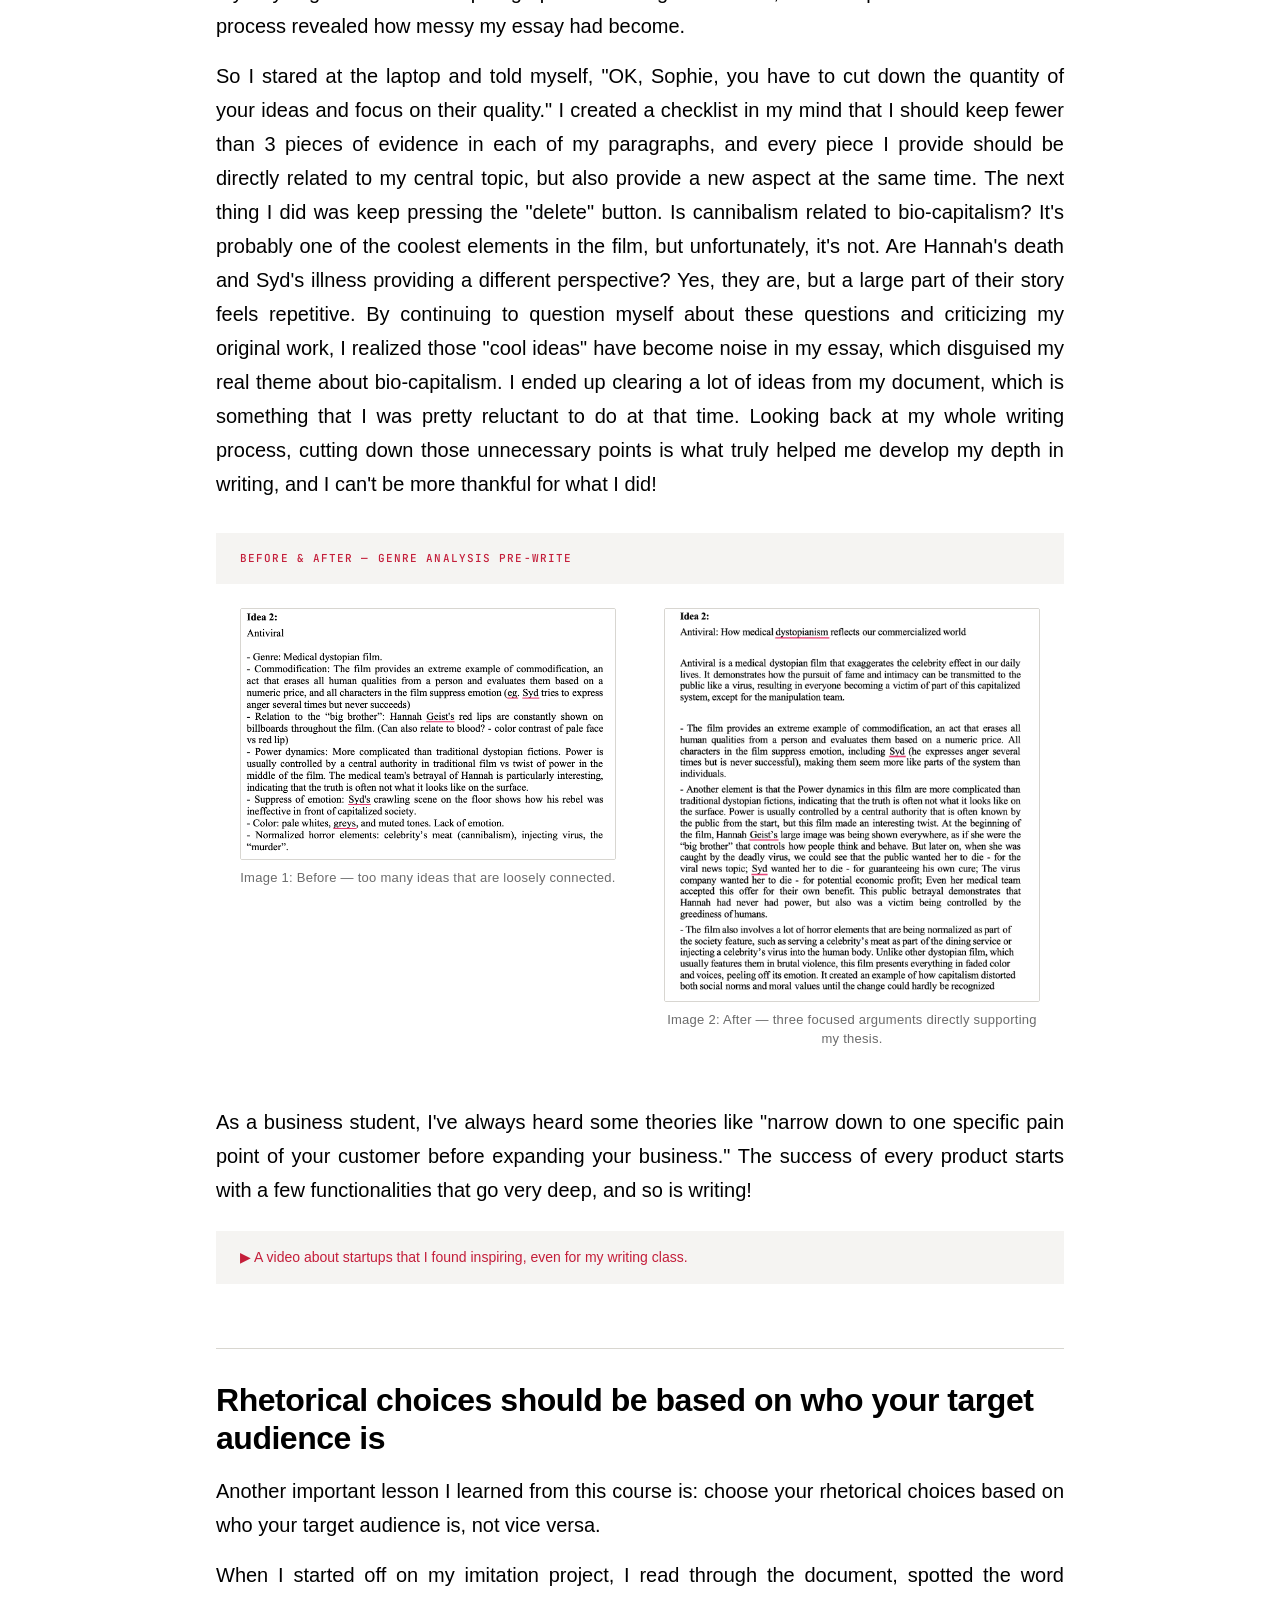
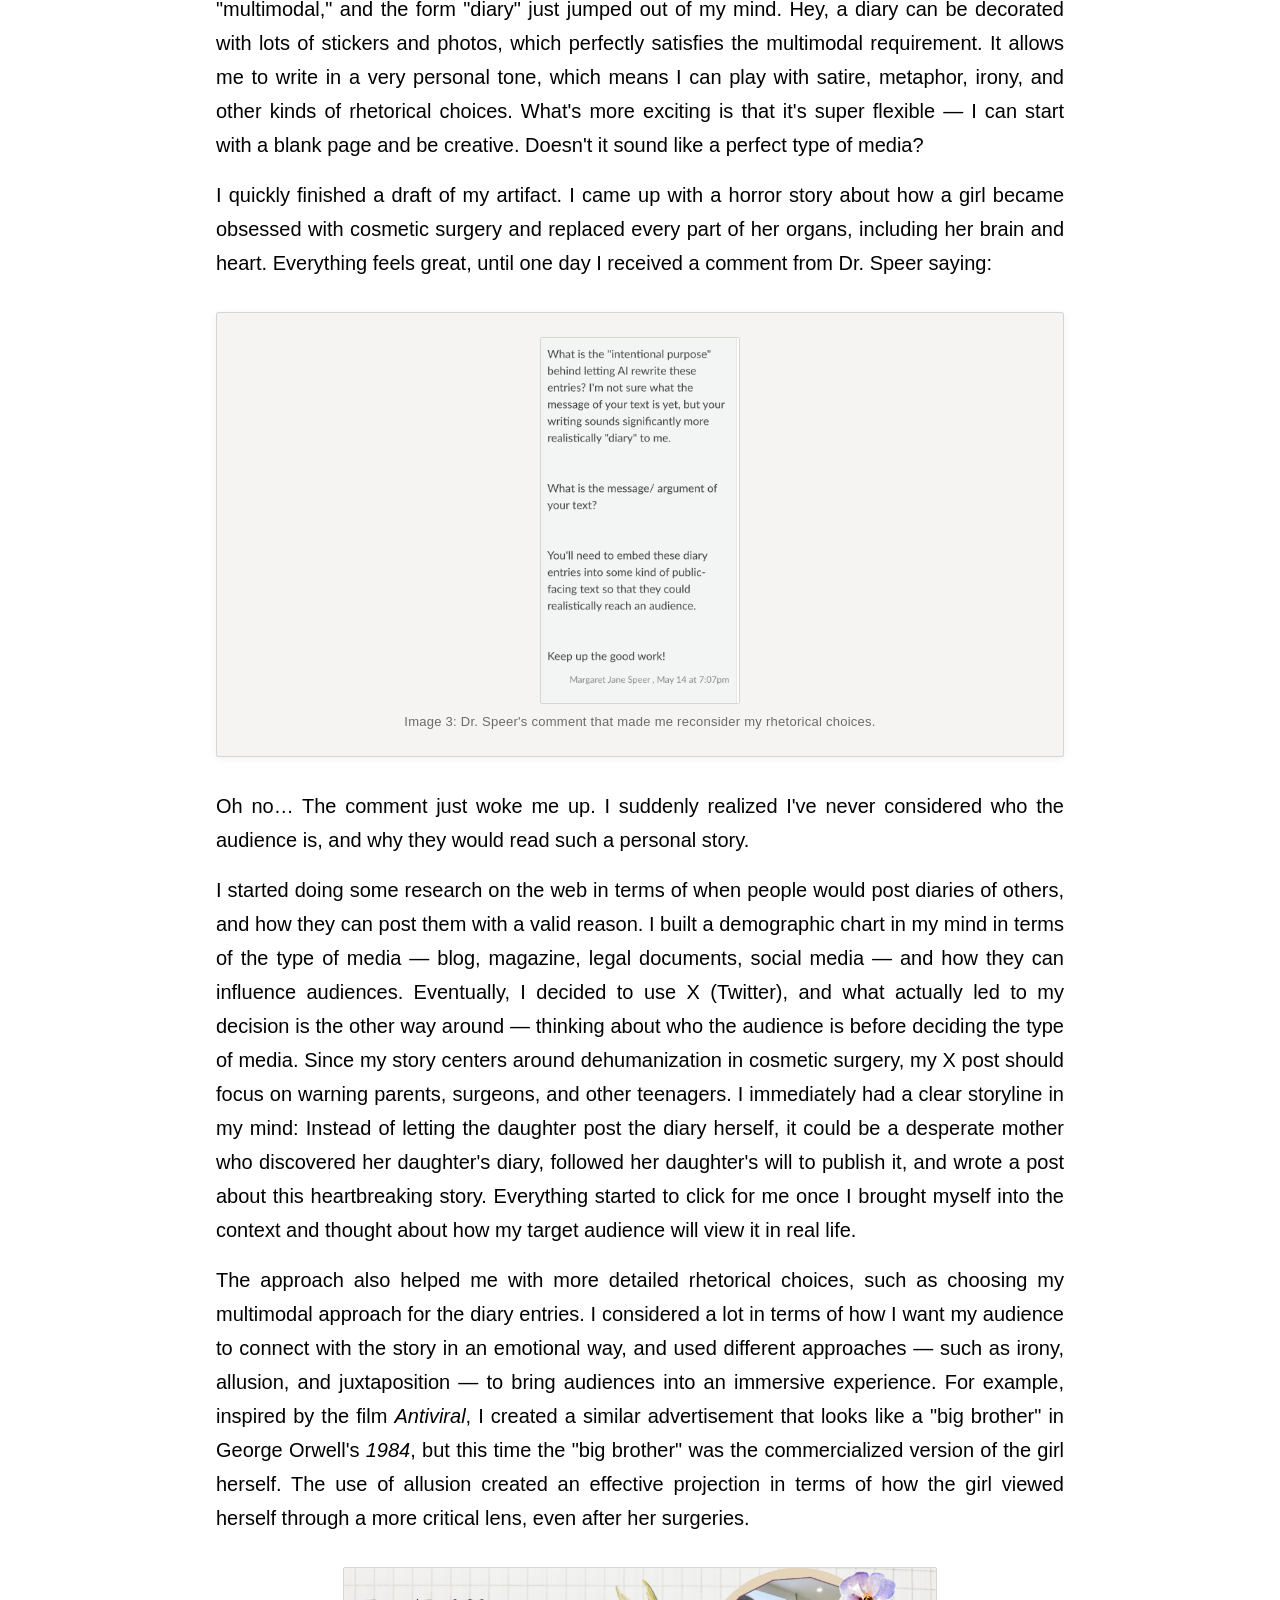
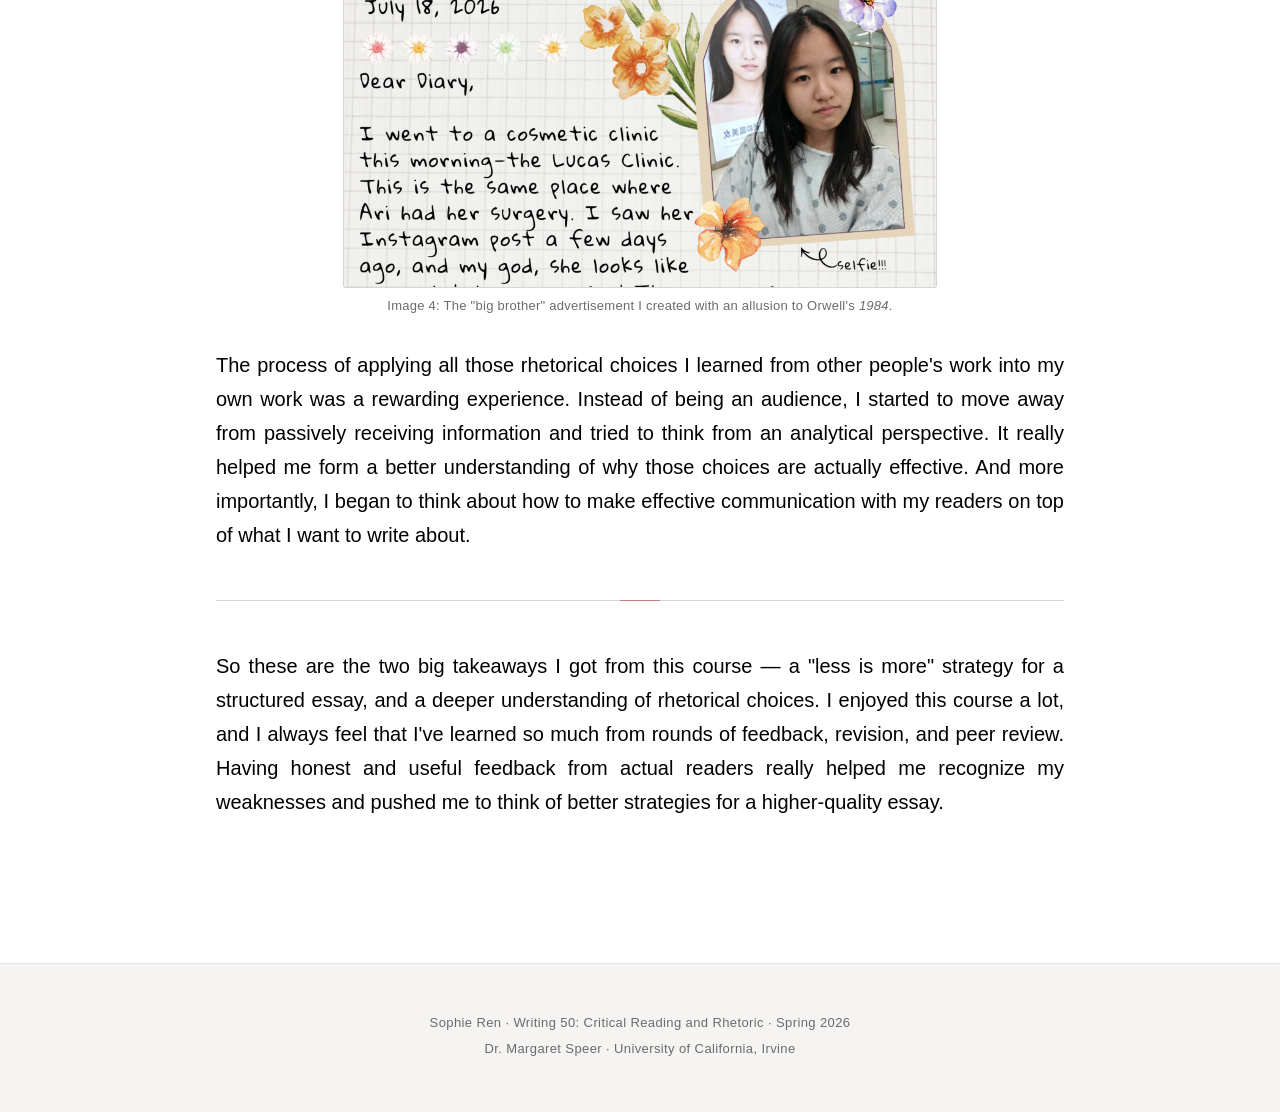
==== commit eef4467f: "RI page refinements: image layout and text updates - Change Image 3 from floated side-image to cente" ====
--- a/reflective-introduction.html
+++ b/reflective-introduction.html
@@ -141,7 +141,7 @@
       <p>As a business student, I've always heard some theories like "narrow down to one specific pain point of your customer before expanding your business." The success of every product starts with a few functionalities that go very deep, and so is writing!</p>
 
       <aside class="sidenote">
-        <a href="https://www.youtube.com/watch?v=0I6pJPoHmoo" target="_blank">&#9654; A video about startups that I found inspiring</a>
+        <a href="https://www.youtube.com/watch?v=0I6pJPoHmoo" target="_blank">&#9654; A video about startups that I found inspiring, even for my writing class.</a>
       </aside>
 
       <h2>Rhetorical choices should be based on who your target audience is</h2>
@@ -152,8 +152,8 @@
 
       <p>I quickly finished a draft of my artifact. I came up with a horror story about how a girl became obsessed with cosmetic surgery and replaced every part of her organs, including her brain and heart. Everything feels great, until one day I received a comment from Dr. Speer saying:</p>
 
-      <figure class="side-image">
-        <img src="assets/images/Dr.Speer comment.png" alt="Dr. Speer's feedback comment on my draft">
+<figure style="background: var(--color-bg-alt); border: 1px solid var(--color-border); padding: 1.5rem; border-radius: var(--radius-sm); box-shadow: var(--shadow-md); text-align: center;">
+        <img style="max-width: 25%; margin-left: auto; margin-right: auto;" src="assets/images/Dr.Speer comment.png" alt="Dr. Speer's feedback comment on my draft">
         <figcaption>Image 3: Dr. Speer's comment that made me reconsider my rhetorical choices.</figcaption>
       </figure>
 
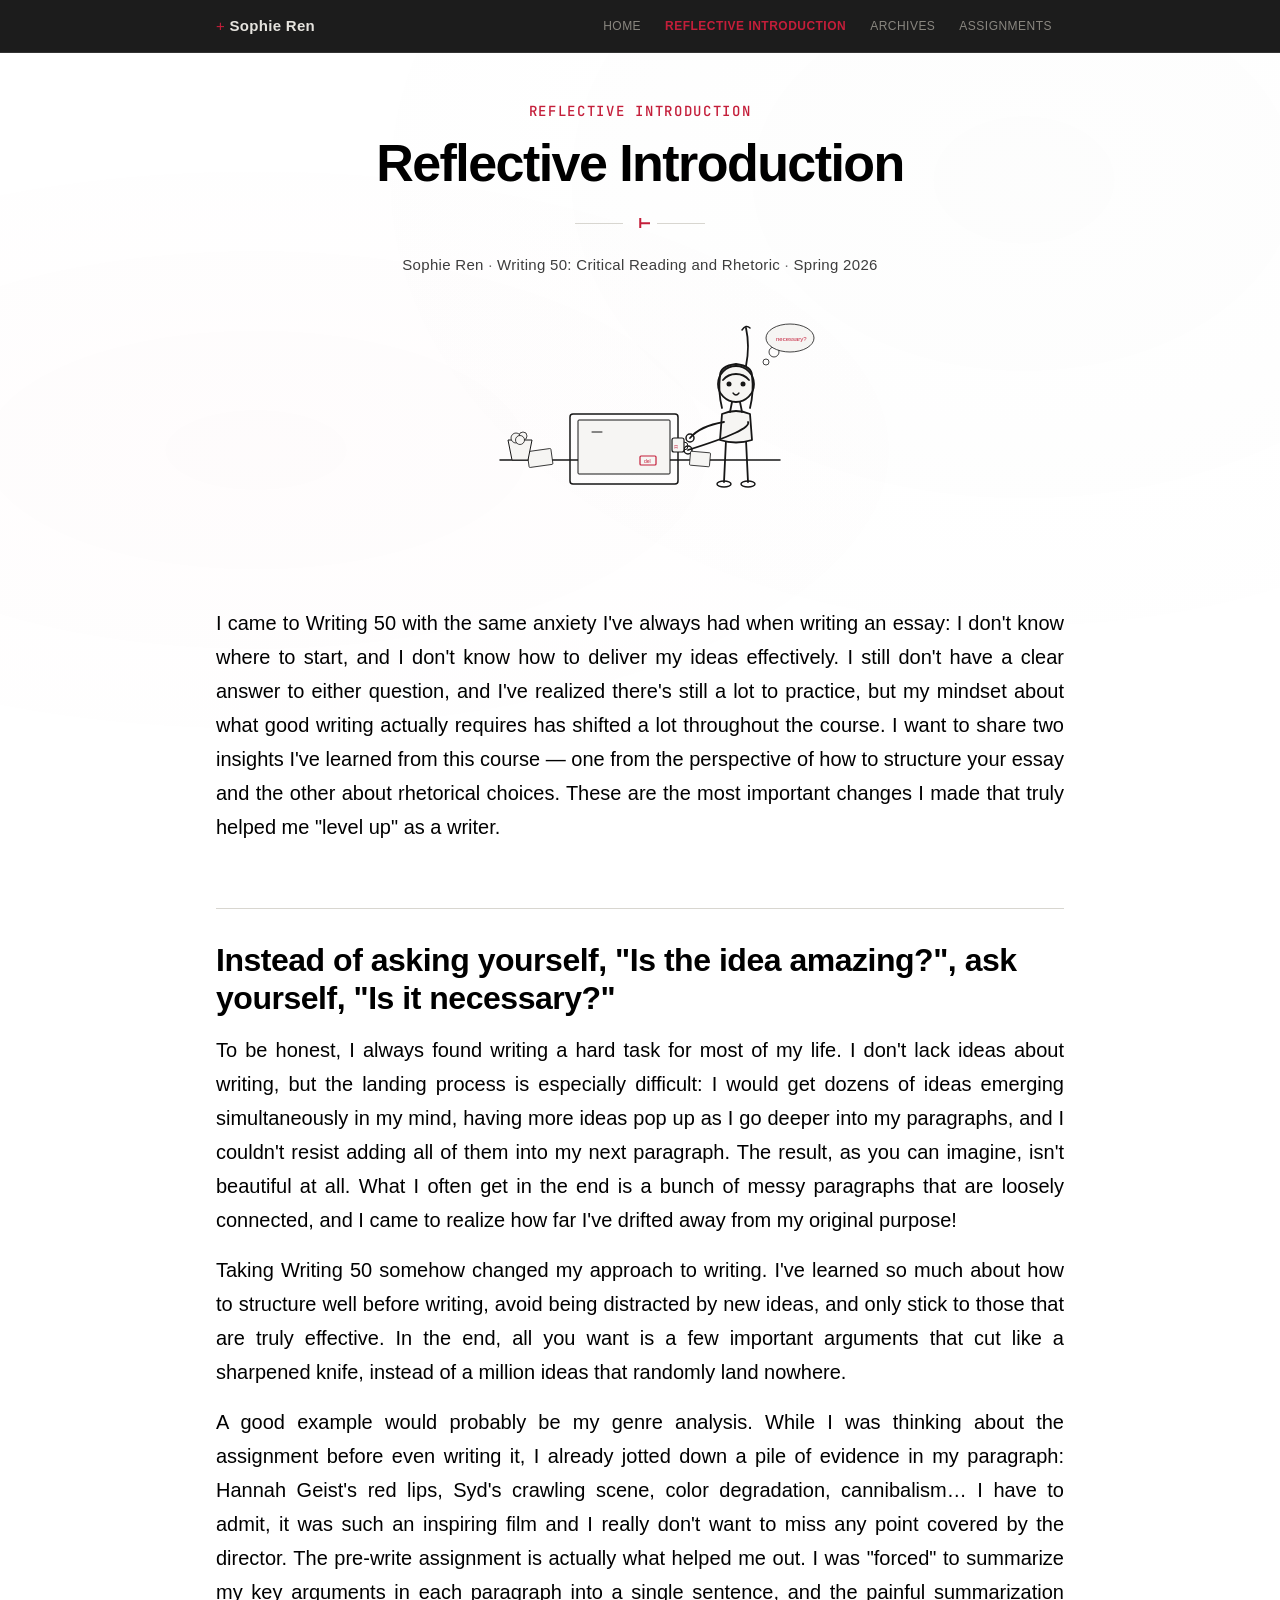
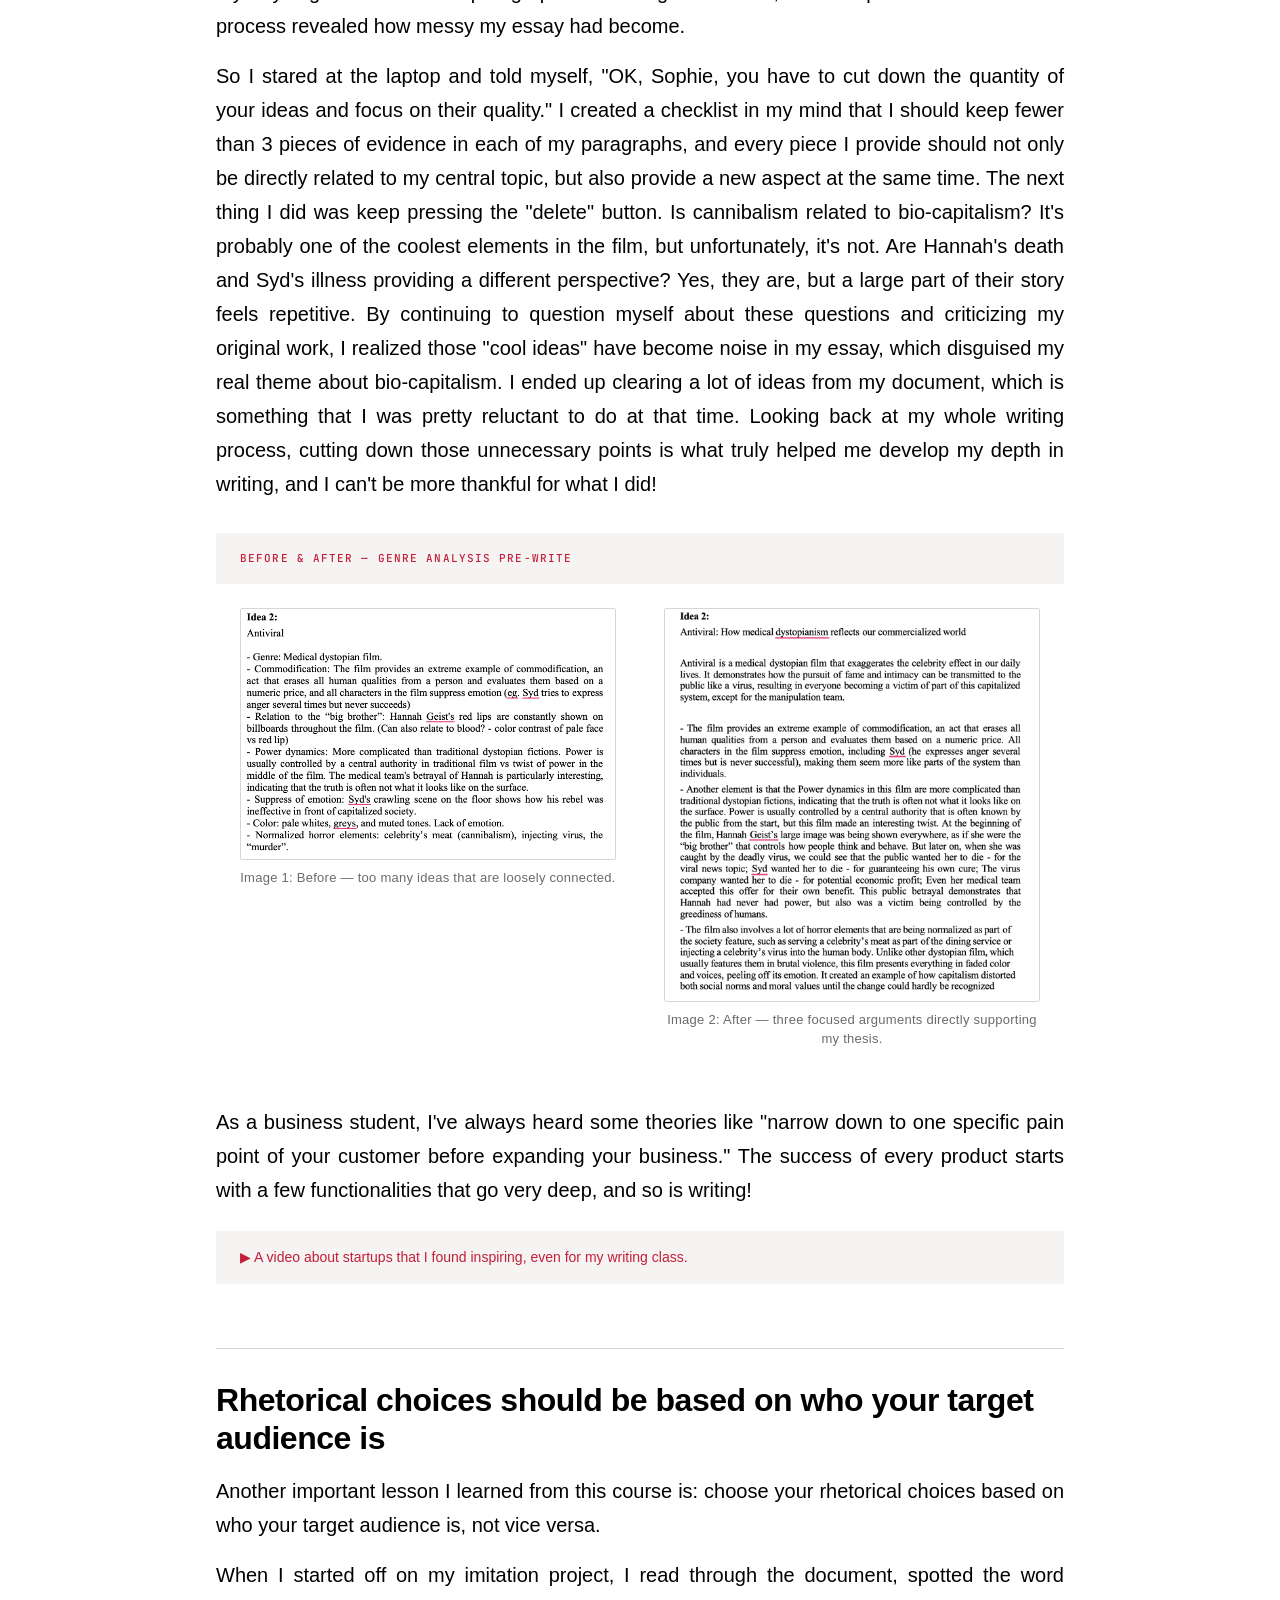
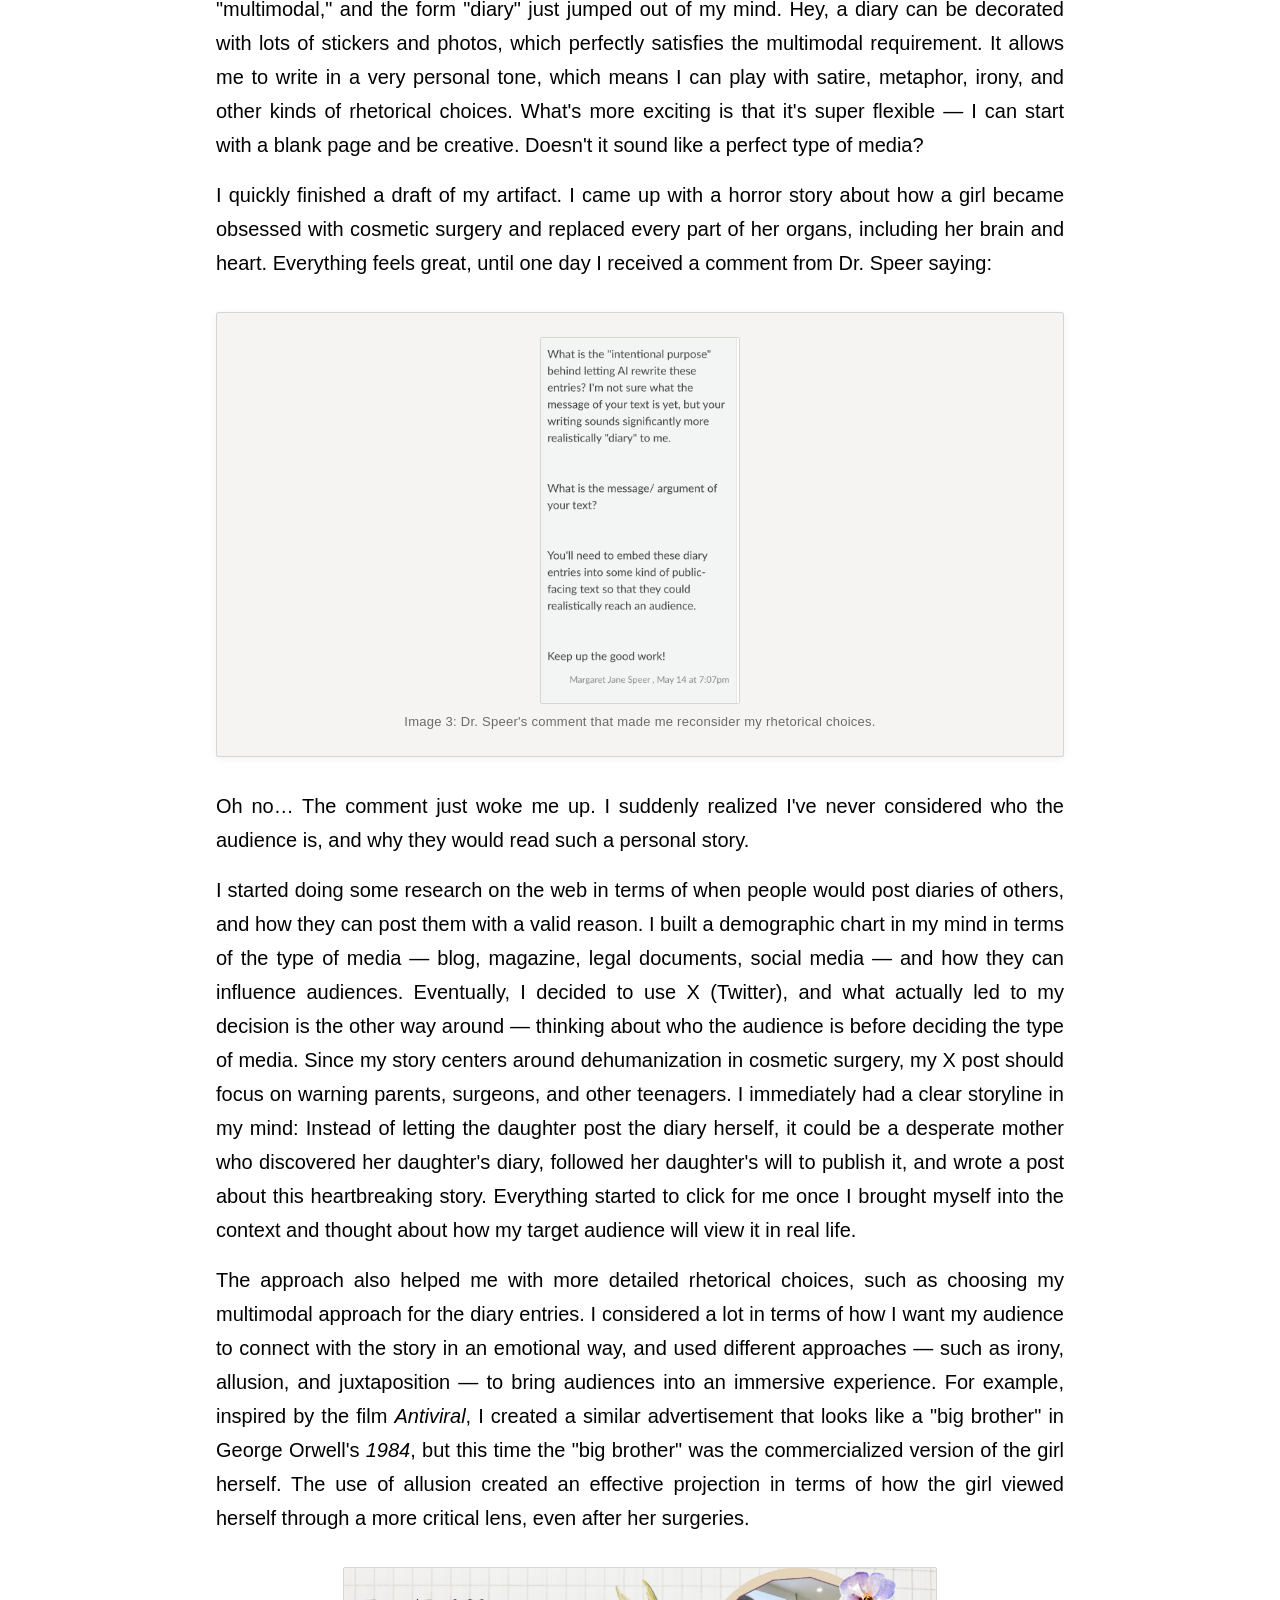
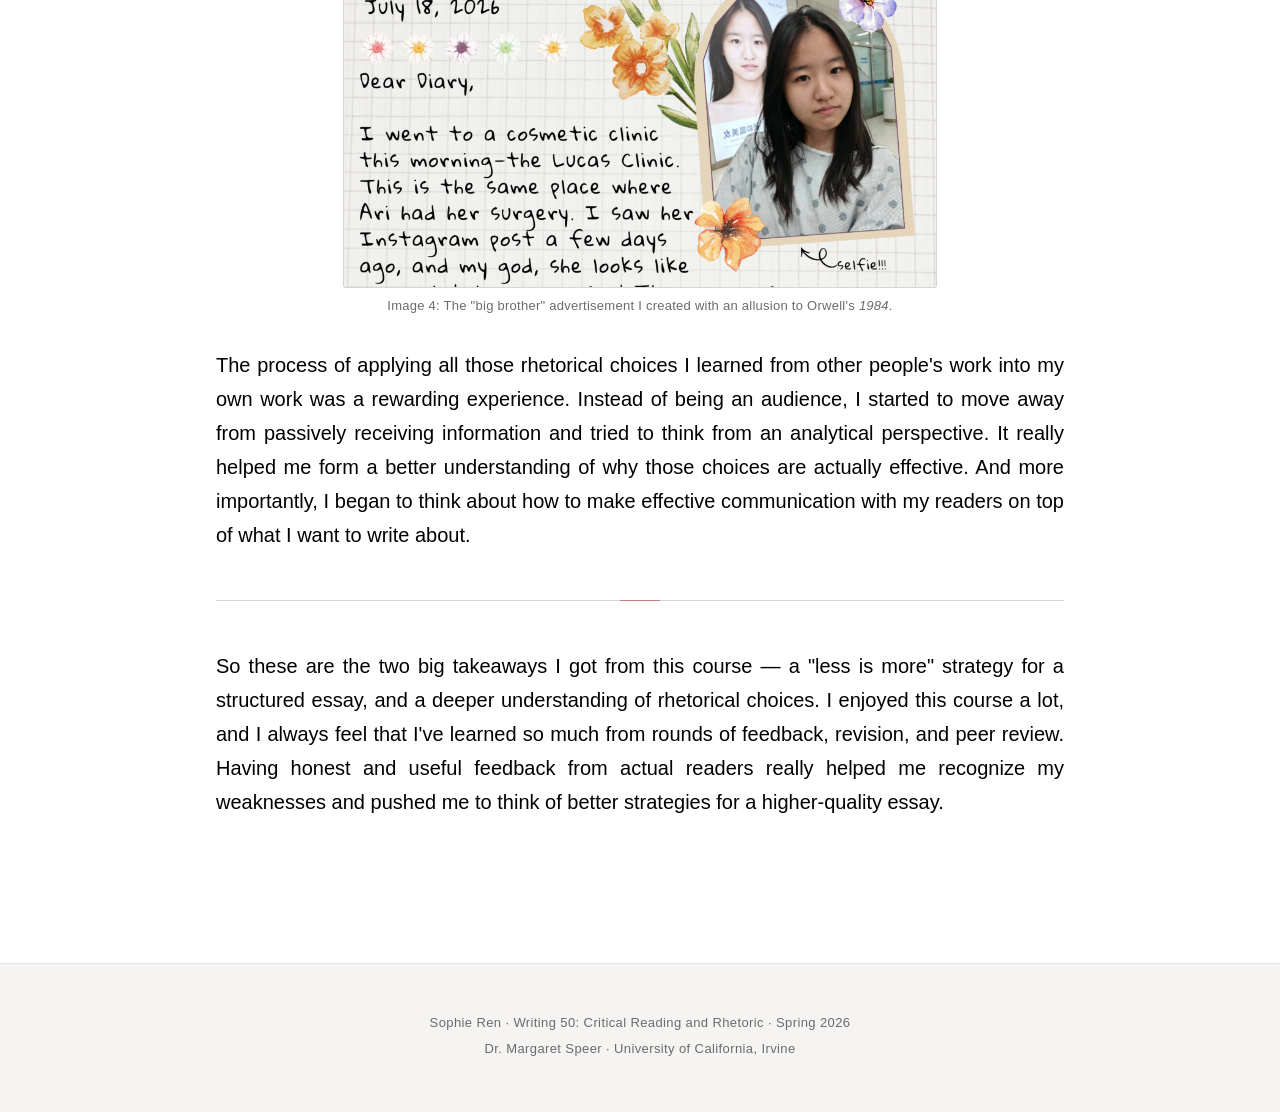
==== commit 4728c737: "Refine sentence structure in RI: 'not only... but also' construction" ====
--- a/reflective-introduction.html
+++ b/reflective-introduction.html
@@ -122,7 +122,7 @@
 
       <p>A good example would probably be my genre analysis. While I was thinking about the assignment before even writing it, I already jotted down a pile of evidence in my paragraph: Hannah Geist's red lips, Syd's crawling scene, color degradation, cannibalism… I have to admit, it was such an inspiring film and I really don't want to miss any point covered by the director. The pre-write assignment is actually what helped me out. I was "forced" to summarize my key arguments in each paragraph into a single sentence, and the painful summarization process revealed how messy my essay had become.</p>
 
-      <p>So I stared at the laptop and told myself, "OK, Sophie, you have to cut down the quantity of your ideas and focus on their quality." I created a checklist in my mind that I should keep fewer than 3 pieces of evidence in each of my paragraphs, and every piece I provide should be directly related to my central topic, but also provide a new aspect at the same time. The next thing I did was keep pressing the "delete" button. Is cannibalism related to bio-capitalism? It's probably one of the coolest elements in the film, but unfortunately, it's not. Are Hannah's death and Syd's illness providing a different perspective? Yes, they are, but a large part of their story feels repetitive. By continuing to question myself about these questions and criticizing my original work, I realized those "cool ideas" have become noise in my essay, which disguised my real theme about bio-capitalism. I ended up clearing a lot of ideas from my document, which is something that I was pretty reluctant to do at that time. Looking back at my whole writing process, cutting down those unnecessary points is what truly helped me develop my depth in writing, and I can't be more thankful for what I did!</p>
+      <p>So I stared at the laptop and told myself, "OK, Sophie, you have to cut down the quantity of your ideas and focus on their quality." I created a checklist in my mind that I should keep fewer than 3 pieces of evidence in each of my paragraphs, and every piece I provide should not only be directly related to my central topic, but also provide a new aspect at the same time. The next thing I did was keep pressing the "delete" button. Is cannibalism related to bio-capitalism? It's probably one of the coolest elements in the film, but unfortunately, it's not. Are Hannah's death and Syd's illness providing a different perspective? Yes, they are, but a large part of their story feels repetitive. By continuing to question myself about these questions and criticizing my original work, I realized those "cool ideas" have become noise in my essay, which disguised my real theme about bio-capitalism. I ended up clearing a lot of ideas from my document, which is something that I was pretty reluctant to do at that time. Looking back at my whole writing process, cutting down those unnecessary points is what truly helped me develop my depth in writing, and I can't be more thankful for what I did!</p>
 
       <div class="comparison-widget">
         <div class="comparison-widget-header">Before & After — Genre Analysis Pre-Write</div>
